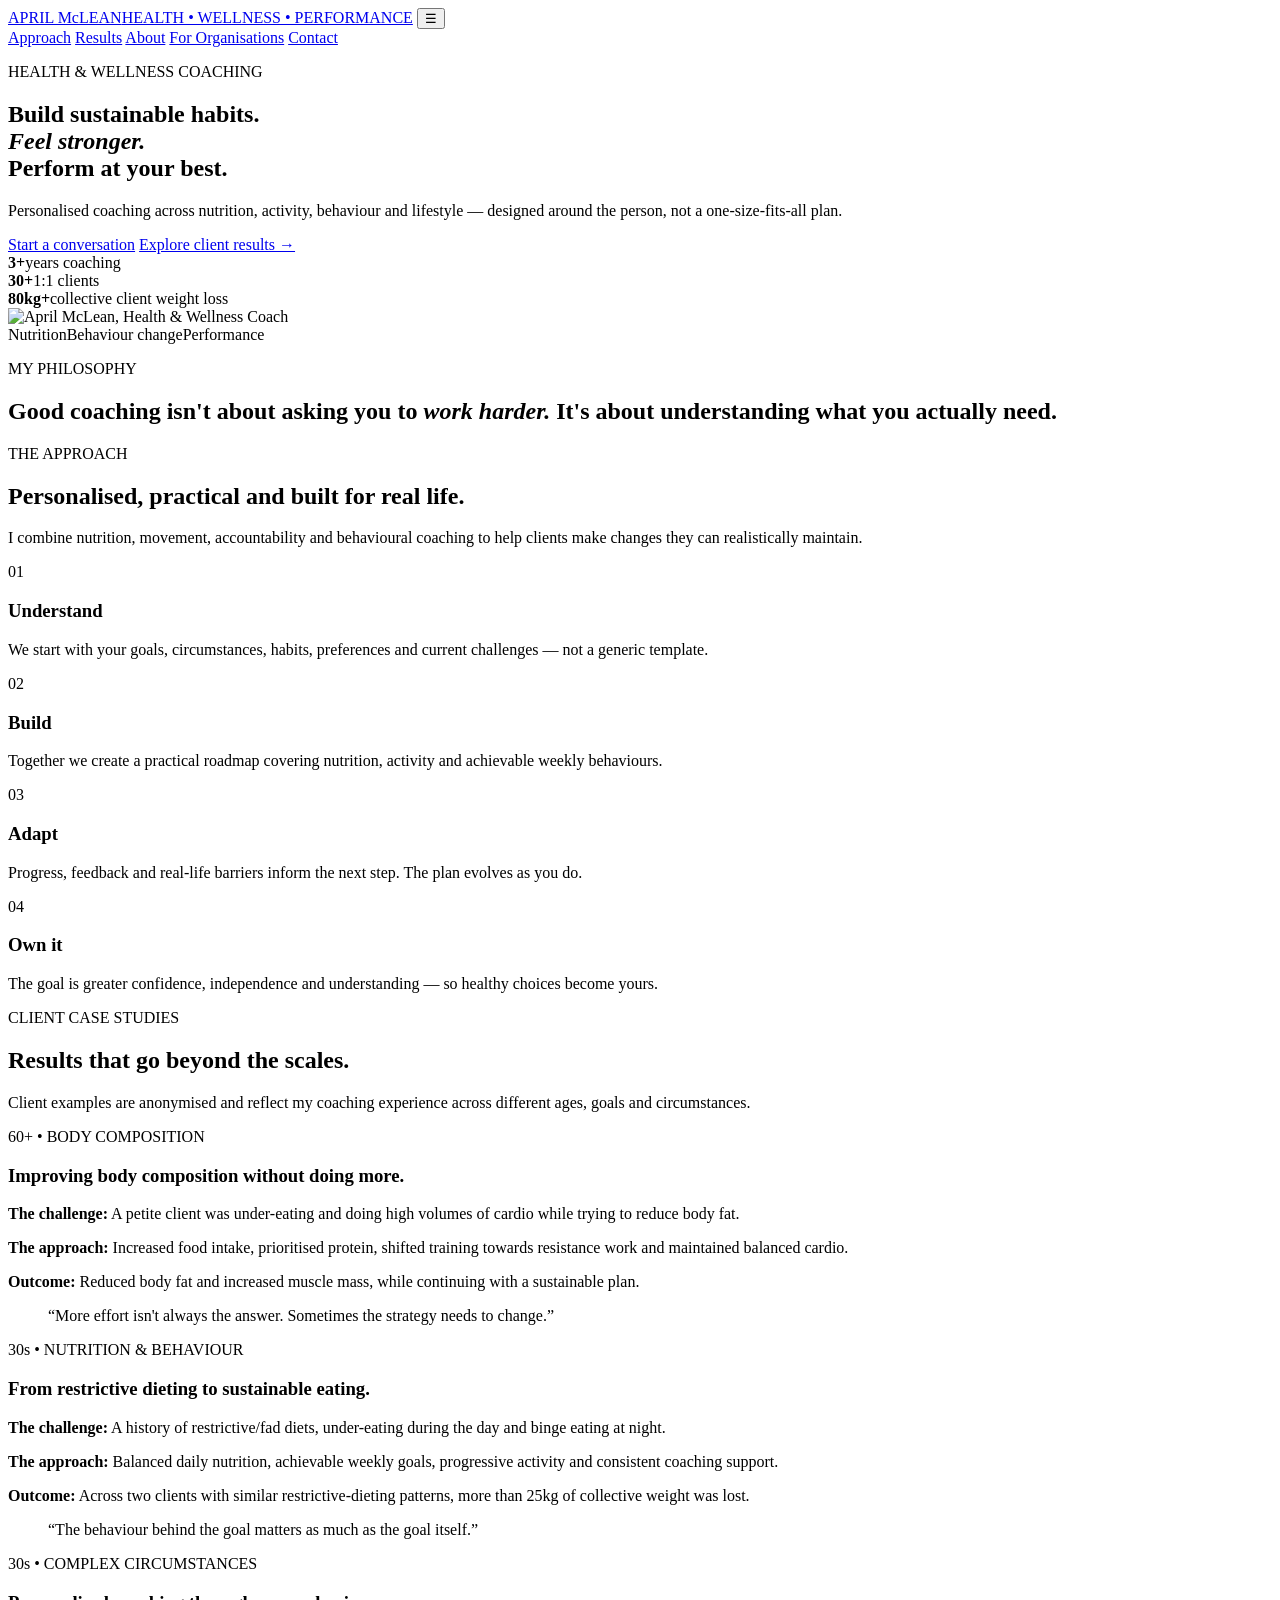
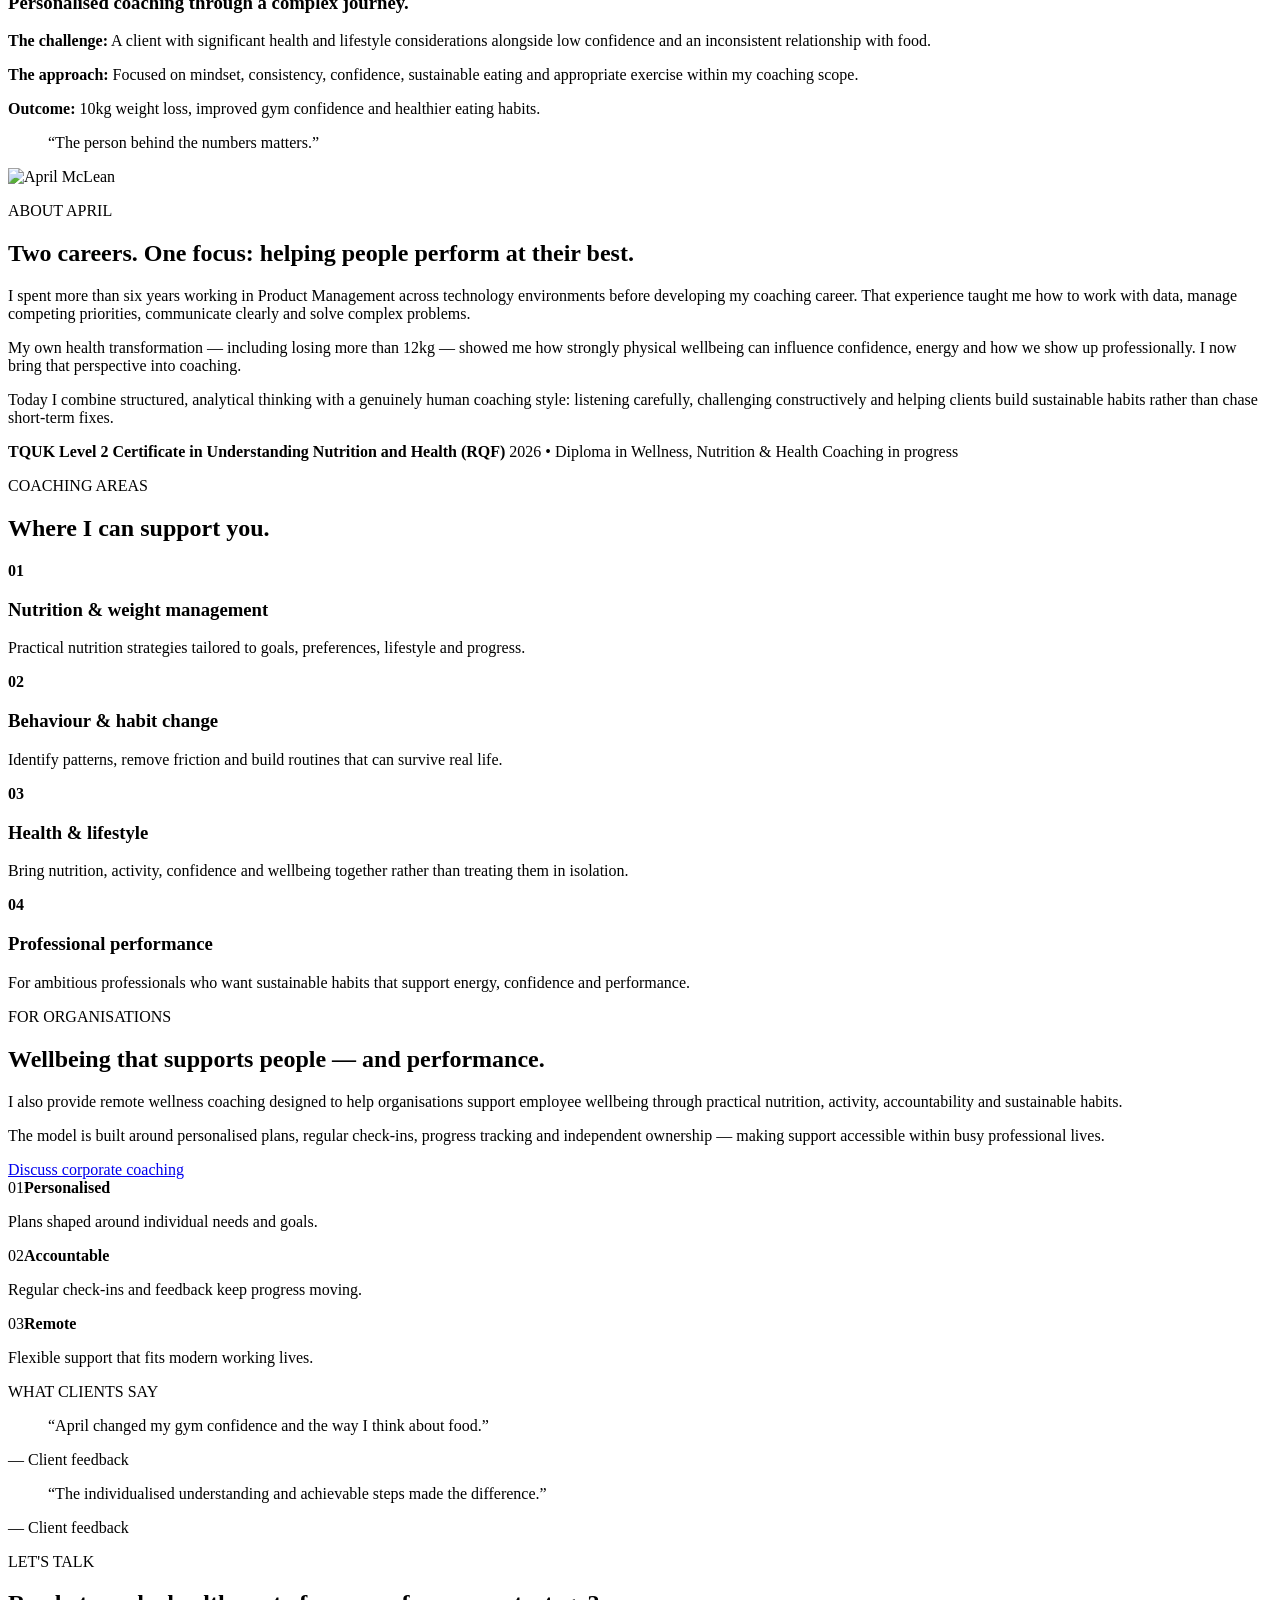
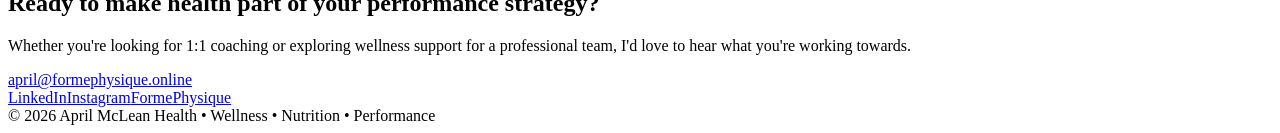
==== index.html @ 51e72ea6 "Add files via upload" ====
<!doctype html>
<html lang="en">
<head>
  <meta charset="utf-8">
  <meta name="viewport" content="width=device-width, initial-scale=1">
  <title>April McLean | Health, Wellness & Performance Coach</title>
  <meta name="description" content="April McLean is a Health & Wellness Coach specialising in personalised nutrition, lifestyle, behaviour change and sustainable performance.">
  <meta name="theme-color" content="#17352d">
  <meta property="og:title" content="April McLean | Health, Wellness & Performance Coach">
  <meta property="og:description" content="Personalised coaching for sustainable health, confidence and performance.">
  <meta property="og:type" content="website">
  <link rel="stylesheet" href="style.css">
</head>
<body>
  <header class="nav">
    <a class="brand" href="#top">APRIL McLEAN<span>HEALTH • WELLNESS • PERFORMANCE</span></a>
    <button class="menu" aria-label="Open navigation">☰</button>
    <nav>
      <a href="#approach">Approach</a>
      <a href="#results">Results</a>
      <a href="#about">About</a>
      <a href="#work">For Organisations</a>
      <a href="#contact">Contact</a>
    </nav>
  </header>

  <main id="top">
    <section class="hero">
      <div class="hero-copy">
        <p class="eyebrow">HEALTH & WELLNESS COACHING</p>
        <h1>Build sustainable habits.<br><em>Feel stronger.</em><br>Perform at your best.</h1>
        <p class="lead">Personalised coaching across nutrition, activity, behaviour and lifestyle — designed around the person, not a one-size-fits-all plan.</p>
        <div class="actions">
          <a class="button" href="mailto:april@formephysique.online?subject=Coaching%20Enquiry">Start a conversation</a>
          <a class="text-link" href="#results">Explore client results →</a>
        </div>
        <div class="proof">
          <div><strong>3+</strong><span>years coaching</span></div>
          <div><strong>30+</strong><span>1:1 clients</span></div>
          <div><strong>80kg+</strong><span>collective client weight loss</span></div>
        </div>
      </div>
      <div class="hero-image">
        <div class="image-frame"><img src="assets/april-headshot.png" alt="April McLean, Health & Wellness Coach"></div>
        <div class="floating-card"><span>Nutrition</span><span>Behaviour change</span><span>Performance</span></div>
      </div>
    </section>

    <section class="statement">
      <p class="eyebrow">MY PHILOSOPHY</p>
      <h2>Good coaching isn't about asking you to <em>work harder.</em> It's about understanding what you actually need.</h2>
    </section>

    <section class="section" id="approach">
      <div class="section-intro">
        <p class="eyebrow">THE APPROACH</p>
        <h2>Personalised, practical and built for real life.</h2>
        <p>I combine nutrition, movement, accountability and behavioural coaching to help clients make changes they can realistically maintain.</p>
      </div>
      <div class="cards">
        <article class="card">
          <div class="num">01</div>
          <h3>Understand</h3>
          <p>We start with your goals, circumstances, habits, preferences and current challenges — not a generic template.</p>
        </article>
        <article class="card">
          <div class="num">02</div>
          <h3>Build</h3>
          <p>Together we create a practical roadmap covering nutrition, activity and achievable weekly behaviours.</p>
        </article>
        <article class="card">
          <div class="num">03</div>
          <h3>Adapt</h3>
          <p>Progress, feedback and real-life barriers inform the next step. The plan evolves as you do.</p>
        </article>
        <article class="card">
          <div class="num">04</div>
          <h3>Own it</h3>
          <p>The goal is greater confidence, independence and understanding — so healthy choices become yours.</p>
        </article>
      </div>
    </section>

    <section class="dark-section" id="results">
      <div class="section-intro light">
        <p class="eyebrow">CLIENT CASE STUDIES</p>
        <h2>Results that go beyond the scales.</h2>
        <p>Client examples are anonymised and reflect my coaching experience across different ages, goals and circumstances.</p>
      </div>
      <div class="case-grid">
        <article class="case">
          <span class="tag">60+ • BODY COMPOSITION</span>
          <h3>Improving body composition without doing more.</h3>
          <p><strong>The challenge:</strong> A petite client was under-eating and doing high volumes of cardio while trying to reduce body fat.</p>
          <p><strong>The approach:</strong> Increased food intake, prioritised protein, shifted training towards resistance work and maintained balanced cardio.</p>
          <p><strong>Outcome:</strong> Reduced body fat and increased muscle mass, while continuing with a sustainable plan.</p>
          <blockquote>“More effort isn't always the answer. Sometimes the strategy needs to change.”</blockquote>
        </article>
        <article class="case">
          <span class="tag">30s • NUTRITION & BEHAVIOUR</span>
          <h3>From restrictive dieting to sustainable eating.</h3>
          <p><strong>The challenge:</strong> A history of restrictive/fad diets, under-eating during the day and binge eating at night.</p>
          <p><strong>The approach:</strong> Balanced daily nutrition, achievable weekly goals, progressive activity and consistent coaching support.</p>
          <p><strong>Outcome:</strong> Across two clients with similar restrictive-dieting patterns, more than 25kg of collective weight was lost.</p>
          <blockquote>“The behaviour behind the goal matters as much as the goal itself.”</blockquote>
        </article>
        <article class="case">
          <span class="tag">30s • COMPLEX CIRCUMSTANCES</span>
          <h3>Personalised coaching through a complex journey.</h3>
          <p><strong>The challenge:</strong> A client with significant health and lifestyle considerations alongside low confidence and an inconsistent relationship with food.</p>
          <p><strong>The approach:</strong> Focused on mindset, consistency, confidence, sustainable eating and appropriate exercise within my coaching scope.</p>
          <p><strong>Outcome:</strong> 10kg weight loss, improved gym confidence and healthier eating habits.</p>
          <blockquote>“The person behind the numbers matters.”</blockquote>
        </article>
      </div>
    </section>

    <section class="section about" id="about">
      <div class="about-image">
        <img src="assets/april-headshot.png" alt="April McLean">
      </div>
      <div class="about-copy">
        <p class="eyebrow">ABOUT APRIL</p>
        <h2>Two careers. One focus: helping people perform at their best.</h2>
        <p>I spent more than six years working in Product Management across technology environments before developing my coaching career. That experience taught me how to work with data, manage competing priorities, communicate clearly and solve complex problems.</p>
        <p>My own health transformation — including losing more than 12kg — showed me how strongly physical wellbeing can influence confidence, energy and how we show up professionally. I now bring that perspective into coaching.</p>
        <p>Today I combine structured, analytical thinking with a genuinely human coaching style: listening carefully, challenging constructively and helping clients build sustainable habits rather than chase short-term fixes.</p>
        <div class="credential">
          <strong>TQUK Level 2 Certificate in Understanding Nutrition and Health (RQF)</strong>
          <span>2026 • Diploma in Wellness, Nutrition & Health Coaching in progress</span>
        </div>
      </div>
    </section>

    <section class="section services">
      <div class="section-intro">
        <p class="eyebrow">COACHING AREAS</p>
        <h2>Where I can support you.</h2>
      </div>
      <div class="service-list">
        <div><strong>01</strong><h3>Nutrition & weight management</h3><p>Practical nutrition strategies tailored to goals, preferences, lifestyle and progress.</p></div>
        <div><strong>02</strong><h3>Behaviour & habit change</h3><p>Identify patterns, remove friction and build routines that can survive real life.</p></div>
        <div><strong>03</strong><h3>Health & lifestyle</h3><p>Bring nutrition, activity, confidence and wellbeing together rather than treating them in isolation.</p></div>
        <div><strong>04</strong><h3>Professional performance</h3><p>For ambitious professionals who want sustainable habits that support energy, confidence and performance.</p></div>
      </div>
    </section>

    <section class="work" id="work">
      <div class="work-copy">
        <p class="eyebrow">FOR ORGANISATIONS</p>
        <h2>Wellbeing that supports people — and performance.</h2>
        <p>I also provide remote wellness coaching designed to help organisations support employee wellbeing through practical nutrition, activity, accountability and sustainable habits.</p>
        <p>The model is built around personalised plans, regular check-ins, progress tracking and independent ownership — making support accessible within busy professional lives.</p>
        <a class="button light-button" href="mailto:april@formephysique.online?subject=Corporate%20Wellness%20Enquiry">Discuss corporate coaching</a>
      </div>
      <div class="work-points">
        <div><span>01</span><strong>Personalised</strong><p>Plans shaped around individual needs and goals.</p></div>
        <div><span>02</span><strong>Accountable</strong><p>Regular check-ins and feedback keep progress moving.</p></div>
        <div><span>03</span><strong>Remote</strong><p>Flexible support that fits modern working lives.</p></div>
      </div>
    </section>

    <section class="testimonial">
      <p class="eyebrow">WHAT CLIENTS SAY</p>
      <blockquote>“April changed my gym confidence and the way I think about food.”</blockquote>
      <p class="small">— Client feedback</p>
      <blockquote>“The individualised understanding and achievable steps made the difference.”</blockquote>
      <p class="small">— Client feedback</p>
    </section>

    <section class="cta" id="contact">
      <p class="eyebrow">LET'S TALK</p>
      <h2>Ready to make health part of your performance strategy?</h2>
      <p>Whether you're looking for 1:1 coaching or exploring wellness support for a professional team, I'd love to hear what you're working towards.</p>
      <a class="button" href="mailto:april@formephysique.online?subject=Coaching%20Enquiry">april@formephysique.online</a>
      <div class="social"><a href="https://www.linkedin.com/in/aprilmclean/" target="_blank" rel="noopener">LinkedIn</a><a href="https://www.instagram.com/aprilindiafitness/" target="_blank" rel="noopener">Instagram</a><a href="https://www.formephysique.online/" target="_blank" rel="noopener">FormePhysique</a></div>
    </section>
  </main>

  <footer>
    <span>© 2026 April McLean</span>
    <span>Health • Wellness • Nutrition • Performance</span>
  </footer>

  <script>
    const menu = document.querySelector('.menu');
    const nav = document.querySelector('.nav nav');
    menu.addEventListener('click', () => nav.classList.toggle('open'));
    document.querySelectorAll('.nav nav a').forEach(a => a.addEventListener('click', () => nav.classList.remove('open')));
  </script>
</body>
</html>
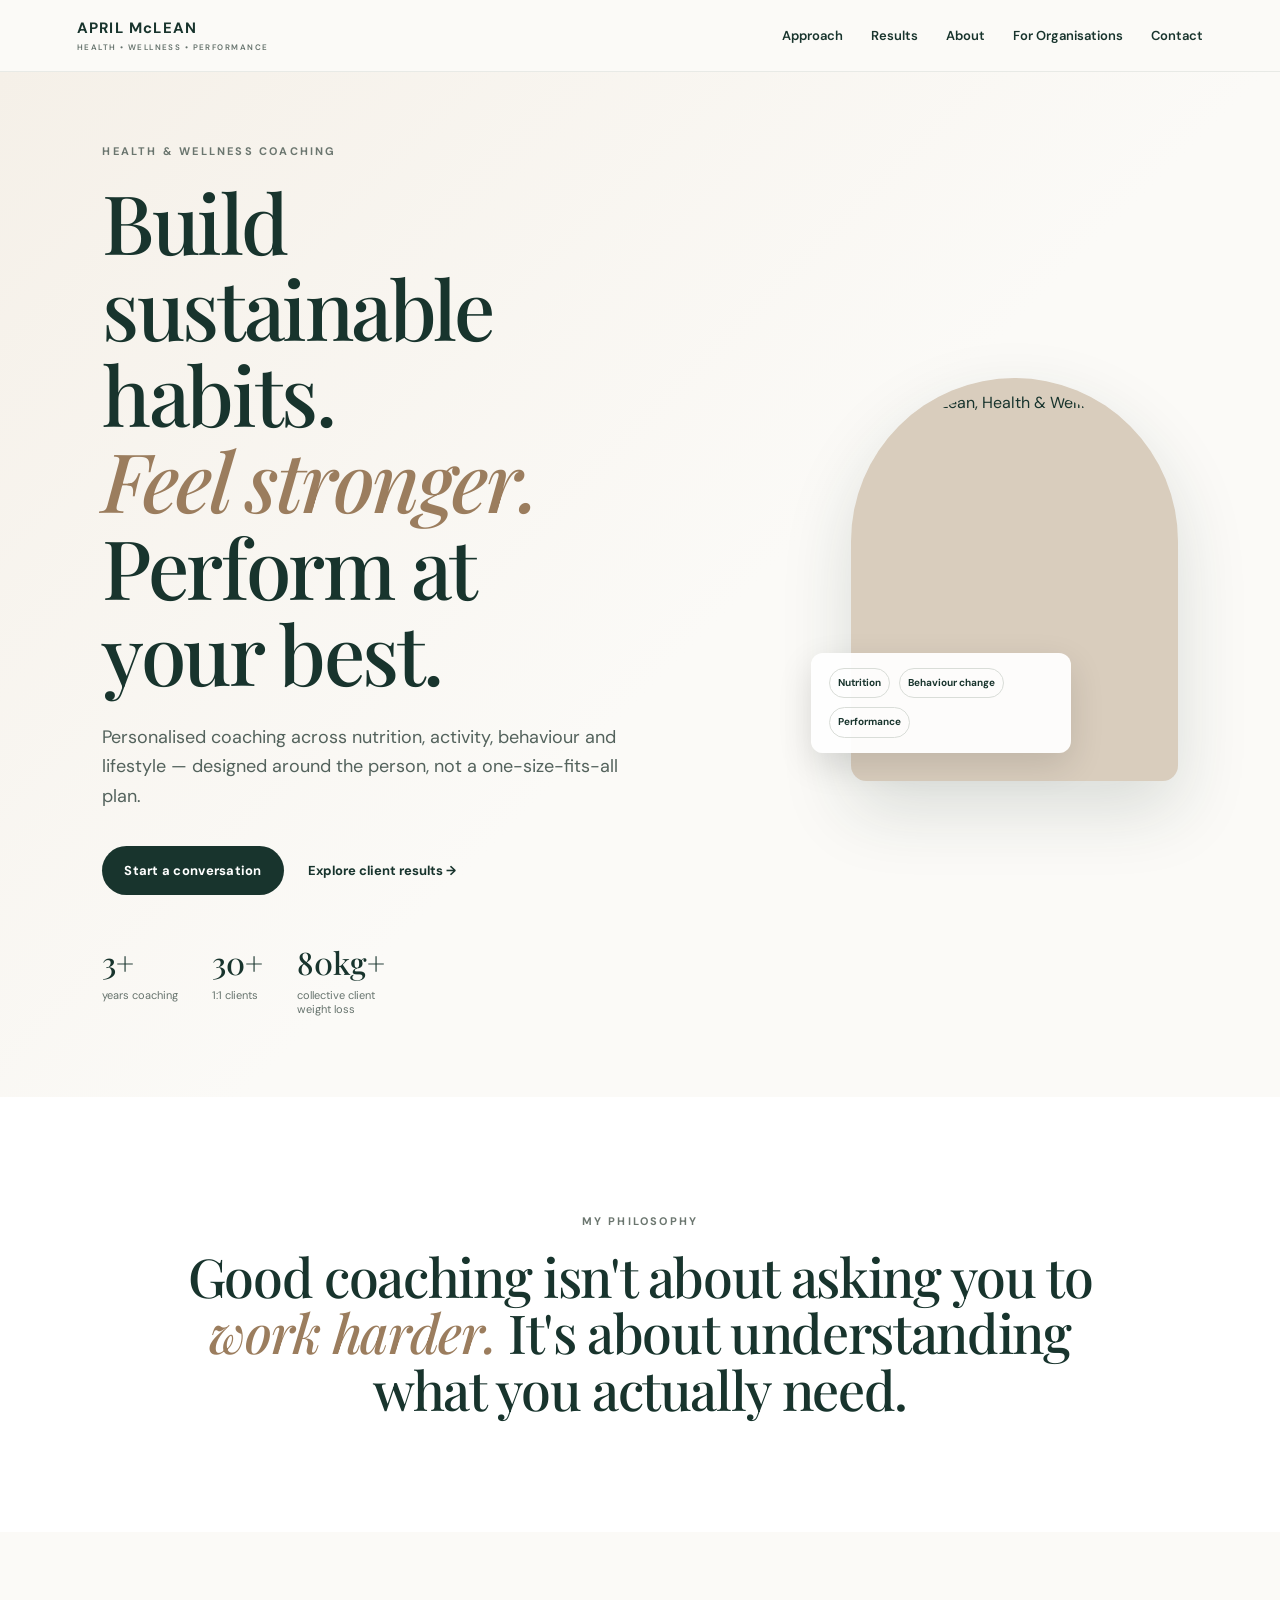
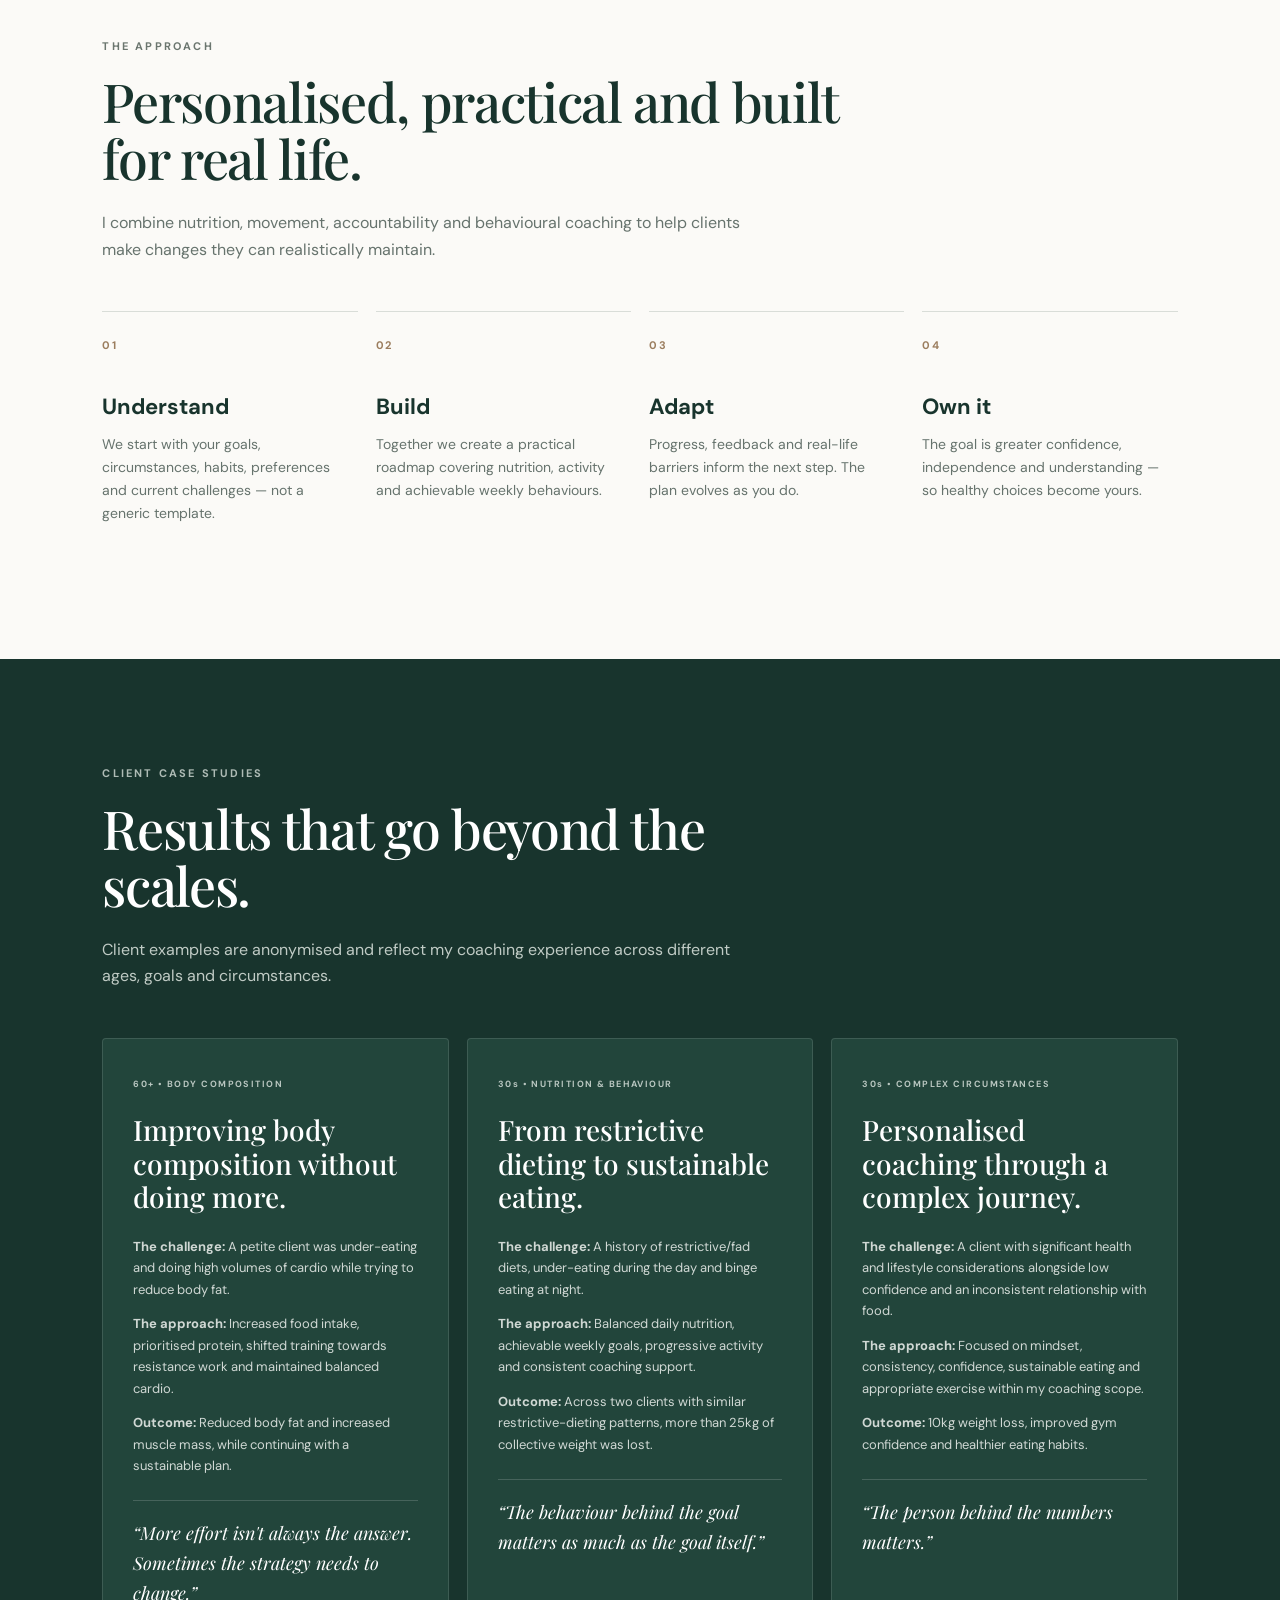
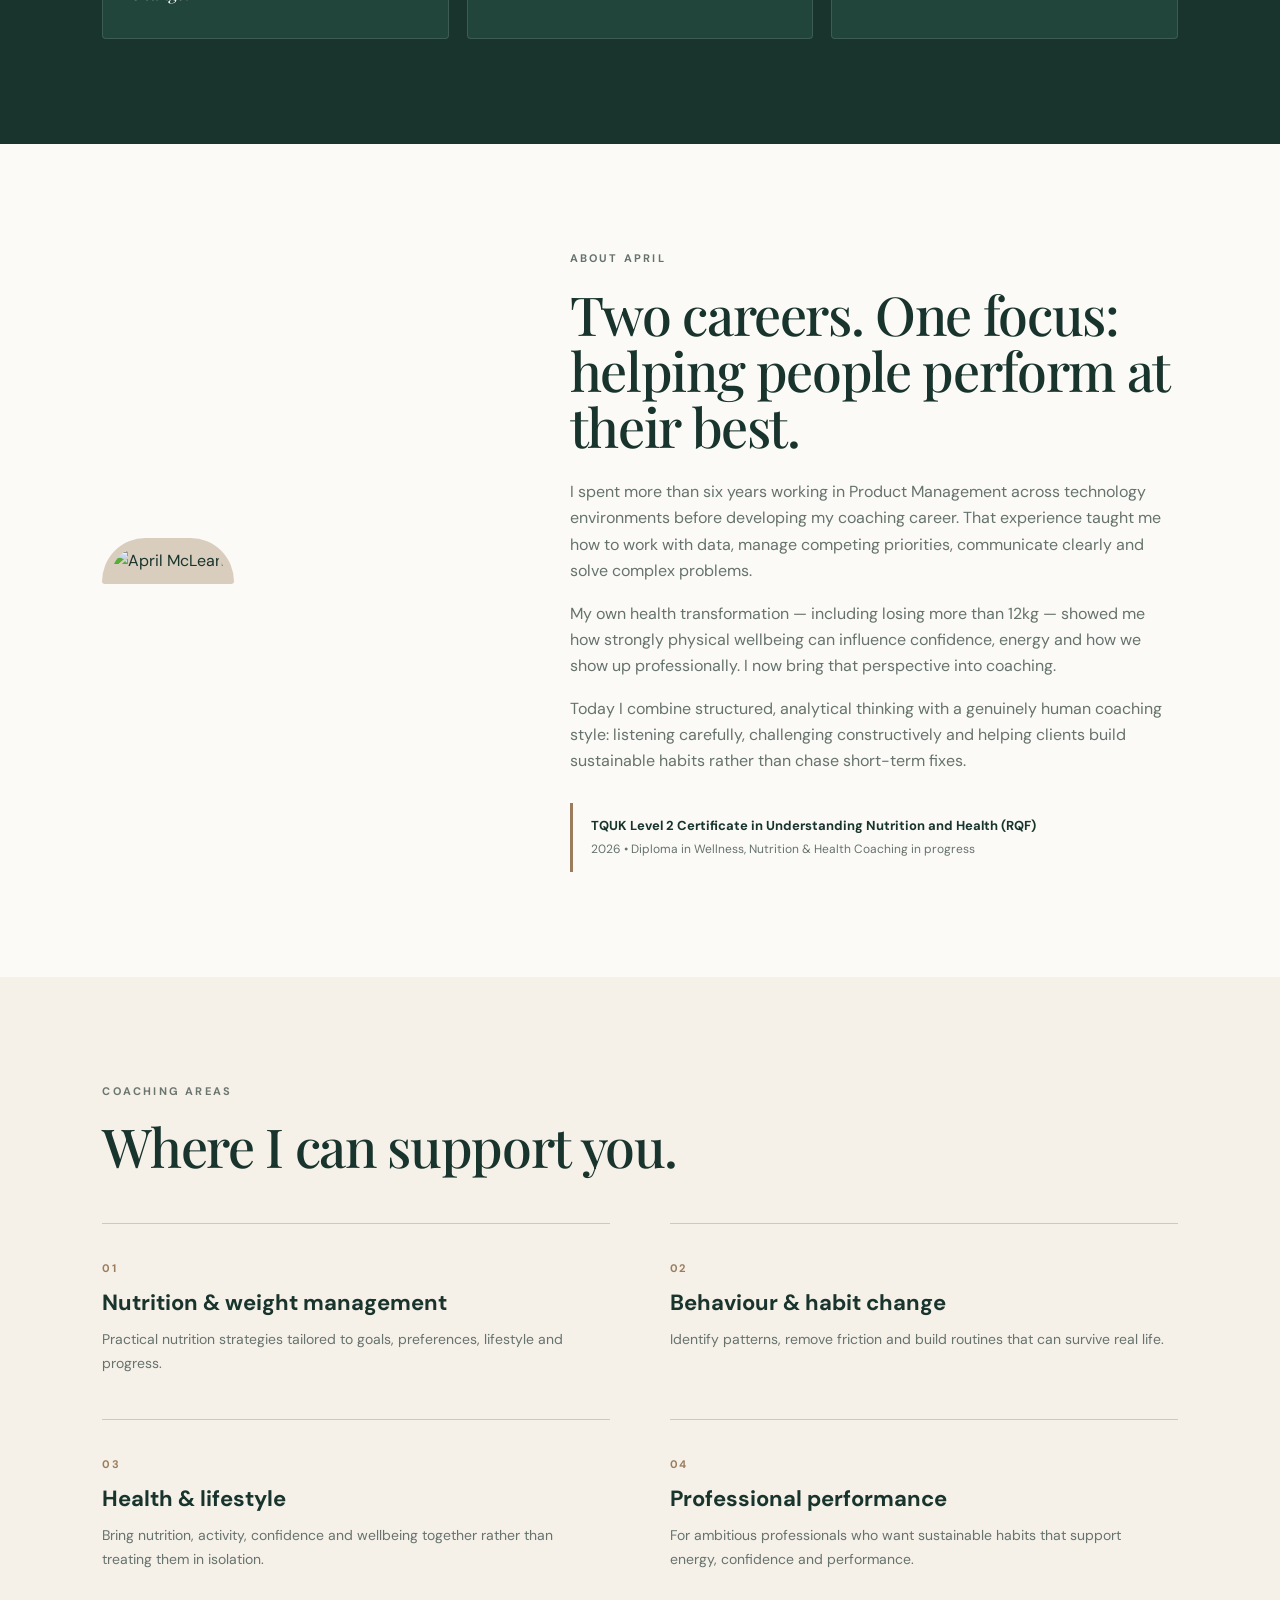
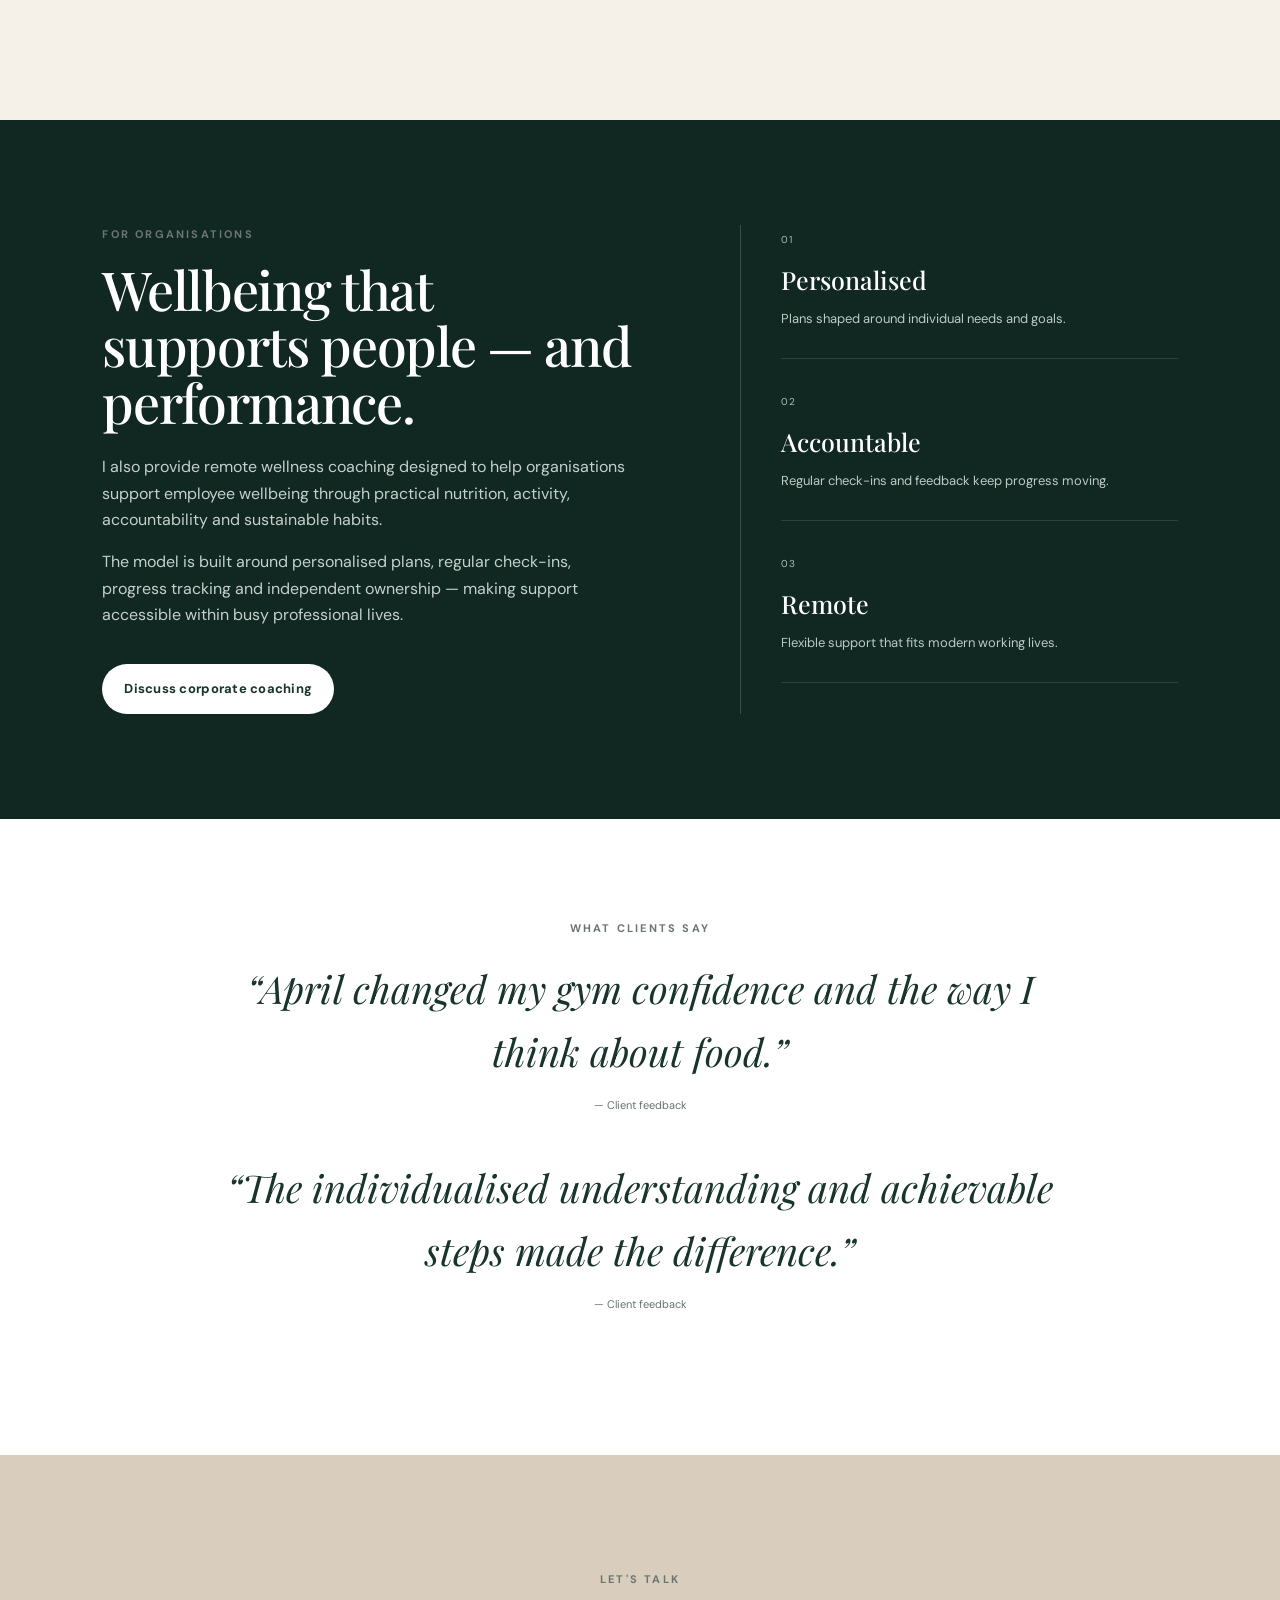
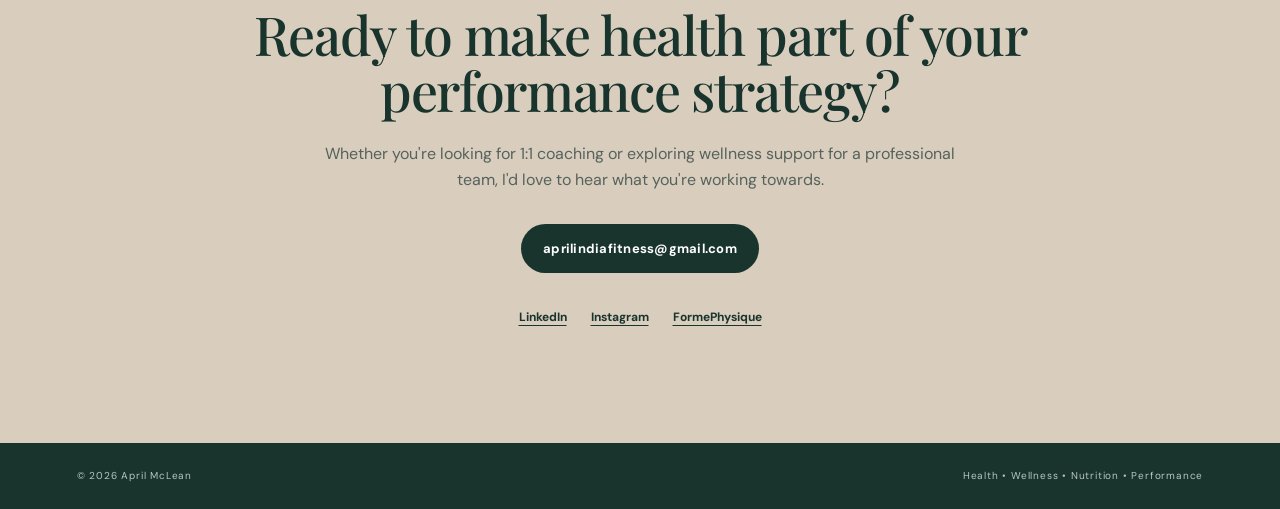
==== commit d6a0c584: "Update email addresses for coaching inquiries" ====
--- a/index.html
+++ b/index.html
@@ -151,7 +151,7 @@
         <h2>Wellbeing that supports people — and performance.</h2>
         <p>I also provide remote wellness coaching designed to help organisations support employee wellbeing through practical nutrition, activity, accountability and sustainable habits.</p>
         <p>The model is built around personalised plans, regular check-ins, progress tracking and independent ownership — making support accessible within busy professional lives.</p>
-        <a class="button light-button" href="mailto:april@formephysique.online?subject=Corporate%20Wellness%20Enquiry">Discuss corporate coaching</a>
+        <a class="button light-button" href="mailto:aprilindiafitness@gmail.com?subject=Corporate%20Wellness%20Enquiry">Discuss corporate coaching</a>
       </div>
       <div class="work-points">
         <div><span>01</span><strong>Personalised</strong><p>Plans shaped around individual needs and goals.</p></div>
@@ -172,7 +172,7 @@
       <p class="eyebrow">LET'S TALK</p>
       <h2>Ready to make health part of your performance strategy?</h2>
       <p>Whether you're looking for 1:1 coaching or exploring wellness support for a professional team, I'd love to hear what you're working towards.</p>
-      <a class="button" href="mailto:april@formephysique.online?subject=Coaching%20Enquiry">april@formephysique.online</a>
+      <a class="button" href="mailto:aprilindiafitness@gmail.com?subject=Coaching%20Enquiry">aprilindiafitness@gmail.com</a>
       <div class="social"><a href="https://www.linkedin.com/in/aprilmclean/" target="_blank" rel="noopener">LinkedIn</a><a href="https://www.instagram.com/aprilindiafitness/" target="_blank" rel="noopener">Instagram</a><a href="https://www.formephysique.online/" target="_blank" rel="noopener">FormePhysique</a></div>
     </section>
   </main>
--- a/style.css
+++ b/style.css
@@ -0,0 +1,102 @@
+@import url('https://fonts.googleapis.com/css2?family=DM+Sans:wght@400;500;600;700&family=Playfair+Display:ital,wght@0,500;0,600;1,500;1,600&display=swap');
+
+:root{
+  --ink:#18342d;
+  --ink2:#102821;
+  --cream:#f5f0e8;
+  --paper:#fbfaf7;
+  --sand:#d9cdbd;
+  --muted:#66736d;
+  --line:#d9ddd8;
+  --white:#fff;
+}
+*{box-sizing:border-box}
+html{scroll-behavior:smooth}
+body{margin:0;background:var(--paper);color:var(--ink);font-family:"DM Sans",sans-serif;line-height:1.65}
+a{color:inherit;text-decoration:none}
+.nav{position:sticky;top:0;z-index:20;display:flex;align-items:center;justify-content:space-between;padding:20px 6vw;background:rgba(251,250,247,.92);backdrop-filter:blur(12px);border-bottom:1px solid rgba(24,52,45,.08)}
+.brand{font-weight:700;letter-spacing:.08em;font-size:15px;line-height:1.1}
+.brand span{display:block;font-size:8px;letter-spacing:.18em;font-weight:600;margin-top:6px;color:var(--muted)}
+.nav nav{display:flex;gap:28px;font-size:13px;font-weight:600}
+.nav nav a:hover{text-decoration:underline;text-underline-offset:5px}
+.menu{display:none;border:0;background:none;font-size:22px;color:var(--ink)}
+.hero{min-height:88vh;display:grid;grid-template-columns:1.05fr .95fr;align-items:center;padding:70px 8vw 80px;gap:7vw;background:linear-gradient(135deg,var(--cream),var(--paper) 55%)}
+.eyebrow{font-size:11px;letter-spacing:.2em;font-weight:700;color:#6b766f;margin:0 0 18px}
+h1,h2,h3,p{margin-top:0}
+h1,h2{font-family:"Playfair Display",serif;font-weight:500;line-height:1.05}
+h1{font-size:clamp(48px,6.4vw,86px);margin-bottom:28px;letter-spacing:-.03em}
+h1 em,h2 em{color:#9b7d5e}
+h2{font-size:clamp(38px,4.2vw,62px);margin-bottom:24px;letter-spacing:-.025em}
+h3{font-size:22px;line-height:1.2;margin-bottom:12px}
+.lead{max-width:650px;color:#53625c;font-size:18px}
+.actions{display:flex;align-items:center;gap:24px;margin:34px 0 42px}
+.button{display:inline-block;background:var(--ink);color:#fff;padding:14px 22px;border-radius:999px;font-weight:700;font-size:13px;letter-spacing:.02em}
+.button:hover{transform:translateY(-1px)}
+.text-link{font-size:13px;font-weight:700}
+.proof{display:flex;gap:34px}
+.proof div{display:flex;flex-direction:column}
+.proof strong{font-family:"Playfair Display",serif;font-size:31px;font-weight:500}
+.proof span{font-size:11px;color:var(--muted);max-width:90px;line-height:1.3}
+.hero-image{position:relative;max-width:520px;justify-self:end}
+.image-frame{background:#d9cdbd;padding:12px;border-radius:190px 190px 18px 18px;box-shadow:0 28px 70px rgba(24,52,45,.15)}
+.image-frame img{display:block;width:100%;aspect-ratio:4/5;object-fit:cover;object-position:center top;border-radius:180px 180px 12px 12px}
+.floating-card{position:absolute;bottom:28px;left:-40px;background:rgba(255,255,255,.94);padding:15px 18px;border-radius:12px;box-shadow:0 12px 35px rgba(0,0,0,.12);display:flex;gap:9px;flex-wrap:wrap;max-width:260px}
+.floating-card span{font-size:10px;font-weight:700;border:1px solid var(--line);padding:6px 8px;border-radius:999px}
+.statement{padding:115px 14vw;text-align:center;background:#fff}
+.statement h2{max-width:1050px;margin:auto}
+.section{padding:105px 8vw}
+.section-intro{max-width:750px;margin-bottom:48px}
+.section-intro>p:last-child{color:var(--muted);font-size:16px;max-width:650px}
+.cards{display:grid;grid-template-columns:repeat(4,1fr);gap:18px}
+.card{border-top:1px solid var(--line);padding:24px 10px 15px 0}
+.num{font-size:11px;letter-spacing:.15em;font-weight:700;color:#9b7d5e;margin-bottom:40px}
+.card p{font-size:14px;color:var(--muted)}
+.dark-section{padding:105px 8vw;background:var(--ink);color:#fff}
+.light .eyebrow{color:#aebbb5}
+.light h2{color:#fff}
+.light>p:last-child{color:#c0cbc5}
+.case-grid{display:grid;grid-template-columns:repeat(3,1fr);gap:18px}
+.case{background:#22453b;border:1px solid rgba(255,255,255,.12);padding:30px;border-radius:4px}
+.tag{font-size:9px;letter-spacing:.16em;font-weight:700;color:#b9c6c0}
+.case h3{font-family:"Playfair Display",serif;font-size:28px;font-weight:500;margin:18px 0 22px}
+.case p{font-size:13px;color:#d0d8d4}
+.case blockquote{margin:24px 0 0;padding-top:18px;border-top:1px solid rgba(255,255,255,.16);font-family:"Playfair Display",serif;font-style:italic;font-size:18px}
+.about{display:grid;grid-template-columns:.75fr 1.25fr;gap:8vw;align-items:center}
+.about-image img{width:100%;max-width:420px;border-radius:220px 220px 12px 12px;background:var(--sand);padding:10px}
+.about-copy p{color:var(--muted);max-width:680px}
+.credential{border-left:3px solid #9b7d5e;padding:12px 0 12px 18px;margin-top:28px;display:flex;flex-direction:column;gap:4px}
+.credential strong{font-size:13px}
+.credential span{font-size:12px;color:var(--muted)}
+.services{background:var(--cream)}
+.service-list{display:grid;grid-template-columns:1fr 1fr;gap:0 60px}
+.service-list>div{border-top:1px solid #cfc8bd;padding:30px 0}
+.service-list strong{font-size:11px;color:#9b7d5e;letter-spacing:.12em}
+.service-list h3{margin-top:10px}
+.service-list p{color:var(--muted);font-size:14px;max-width:500px}
+.work{display:grid;grid-template-columns:1.1fr .9fr;gap:8vw;padding:105px 8vw;background:var(--ink2);color:#fff}
+.work-copy h2{color:#fff}
+.work-copy>p:not(.eyebrow){color:#c6d0cb;max-width:650px}
+.light-button{background:#fff;color:var(--ink);margin-top:20px}
+.work-points{border-left:1px solid rgba(255,255,255,.18);padding-left:40px}
+.work-points div{padding:0 0 28px;margin-bottom:28px;border-bottom:1px solid rgba(255,255,255,.12)}
+.work-points span{font-size:10px;letter-spacing:.15em;color:#aebbb5}
+.work-points strong{display:block;font-family:"Playfair Display",serif;font-size:25px;font-weight:500;margin:8px 0}
+.work-points p{margin:0;color:#bfc9c4;font-size:13px}
+.testimonial{padding:100px 14vw;text-align:center;background:#fff}
+.testimonial blockquote{font-family:"Playfair Display",serif;font-size:clamp(25px,3vw,40px);font-style:italic;max-width:850px;margin:20px auto 12px}
+.testimonial .small{font-size:11px;color:var(--muted);margin-bottom:42px}
+.cta{padding:115px 8vw;text-align:center;background:var(--sand)}
+.cta h2{max-width:850px;margin:0 auto 22px}
+.cta>p:not(.eyebrow){max-width:650px;margin:0 auto 30px;color:#56625d}
+.social{display:flex;justify-content:center;gap:24px;margin-top:35px;font-size:12px;font-weight:700}
+.social a{text-decoration:underline;text-underline-offset:4px}
+footer{display:flex;justify-content:space-between;padding:25px 6vw;background:var(--ink);color:#b9c6c0;font-size:10px;letter-spacing:.08em}
+
+@media(max-width:900px){
+  .nav{padding:16px 5vw}.menu{display:block}.nav nav{display:none;position:absolute;left:0;right:0;top:67px;background:var(--paper);padding:20px 5vw;flex-direction:column;gap:18px;border-bottom:1px solid var(--line)}.nav nav.open{display:flex}
+  .hero{grid-template-columns:1fr;padding:65px 7vw}.hero-image{justify-self:center;width:min(100%,460px)}.proof{gap:20px}
+  .cards,.case-grid{grid-template-columns:1fr 1fr}.about,.work{grid-template-columns:1fr}.about-image{display:none}.work-points{border-left:0;padding:35px 0 0;border-top:1px solid rgba(255,255,255,.18)}
+}
+@media(max-width:620px){
+  h1{font-size:46px}.statement,.section,.dark-section,.work,.cta{padding:75px 6vw}.cards,.case-grid,.service-list{grid-template-columns:1fr}.floating-card{left:12px;bottom:15px}.proof{gap:12px}.proof strong{font-size:25px}.actions{flex-direction:column;align-items:flex-start;gap:15px}.testimonial{padding:75px 7vw}footer{flex-direction:column;gap:8px}
+}
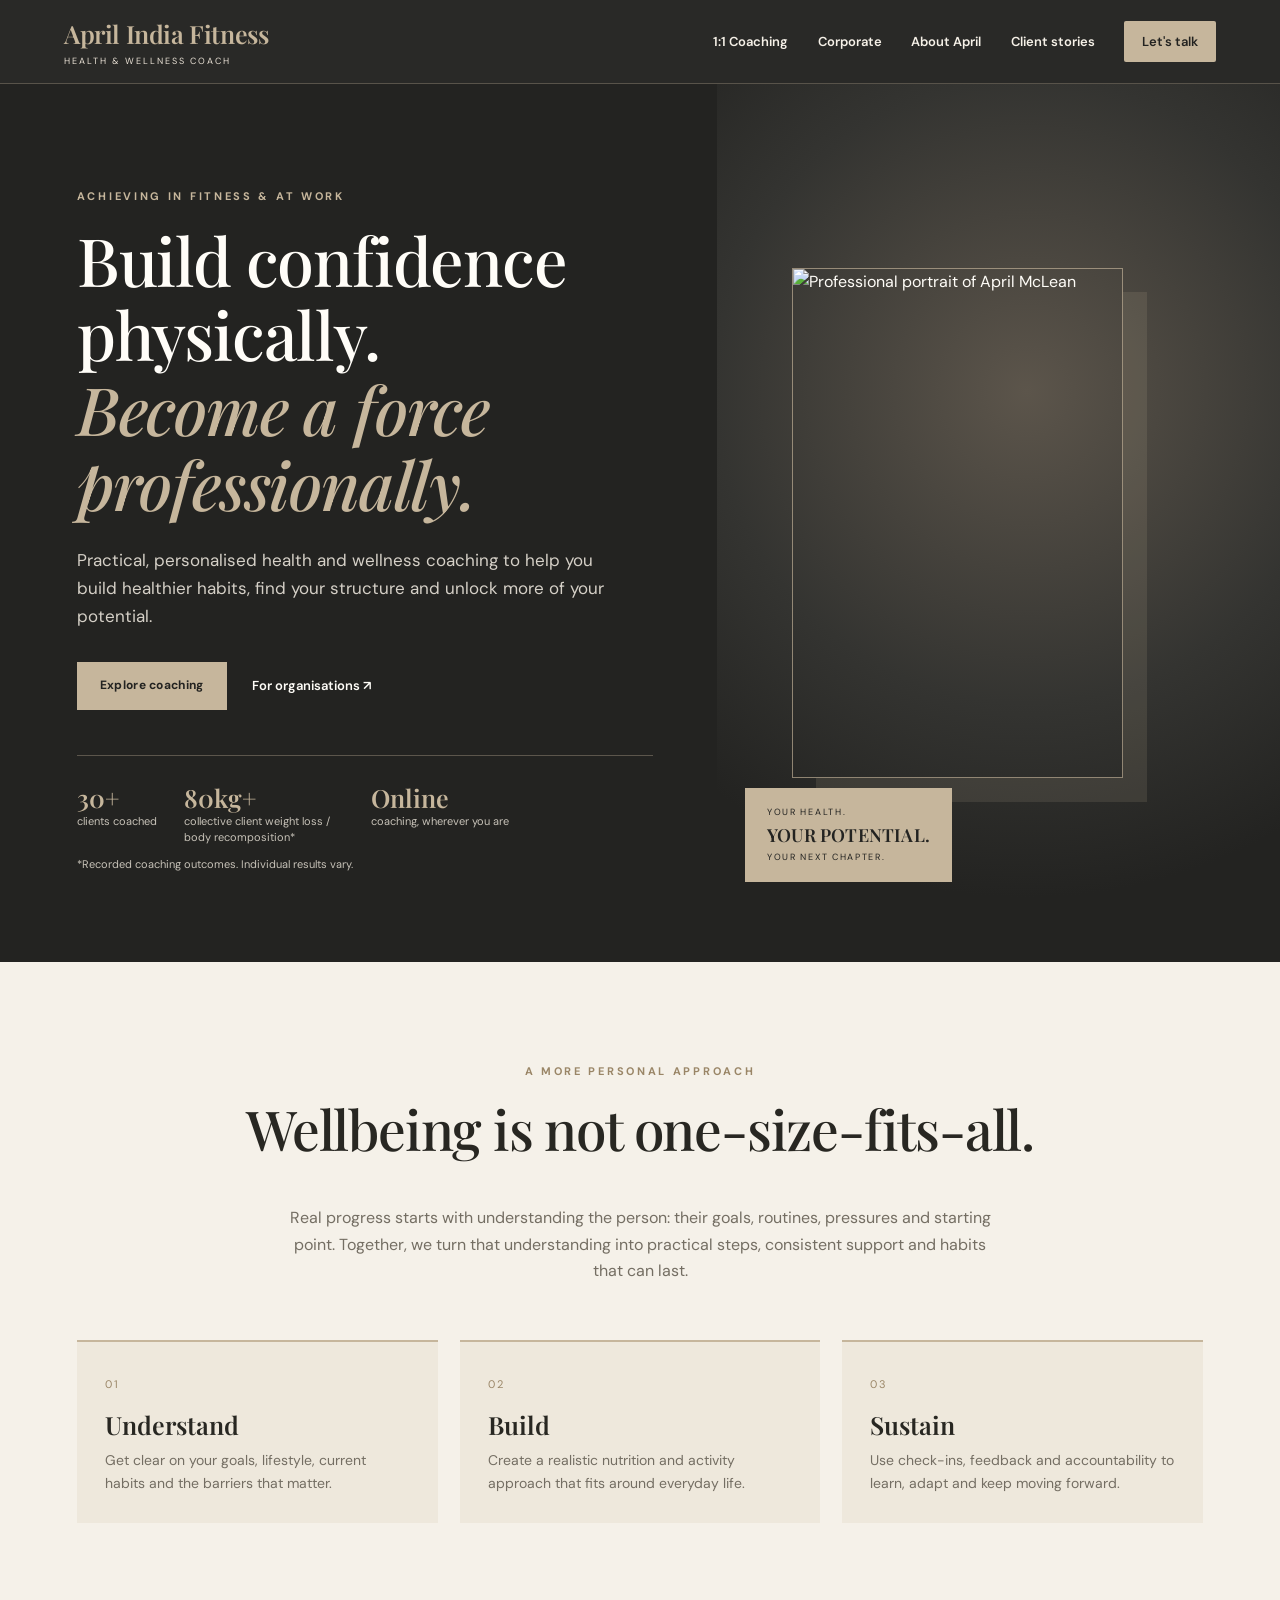
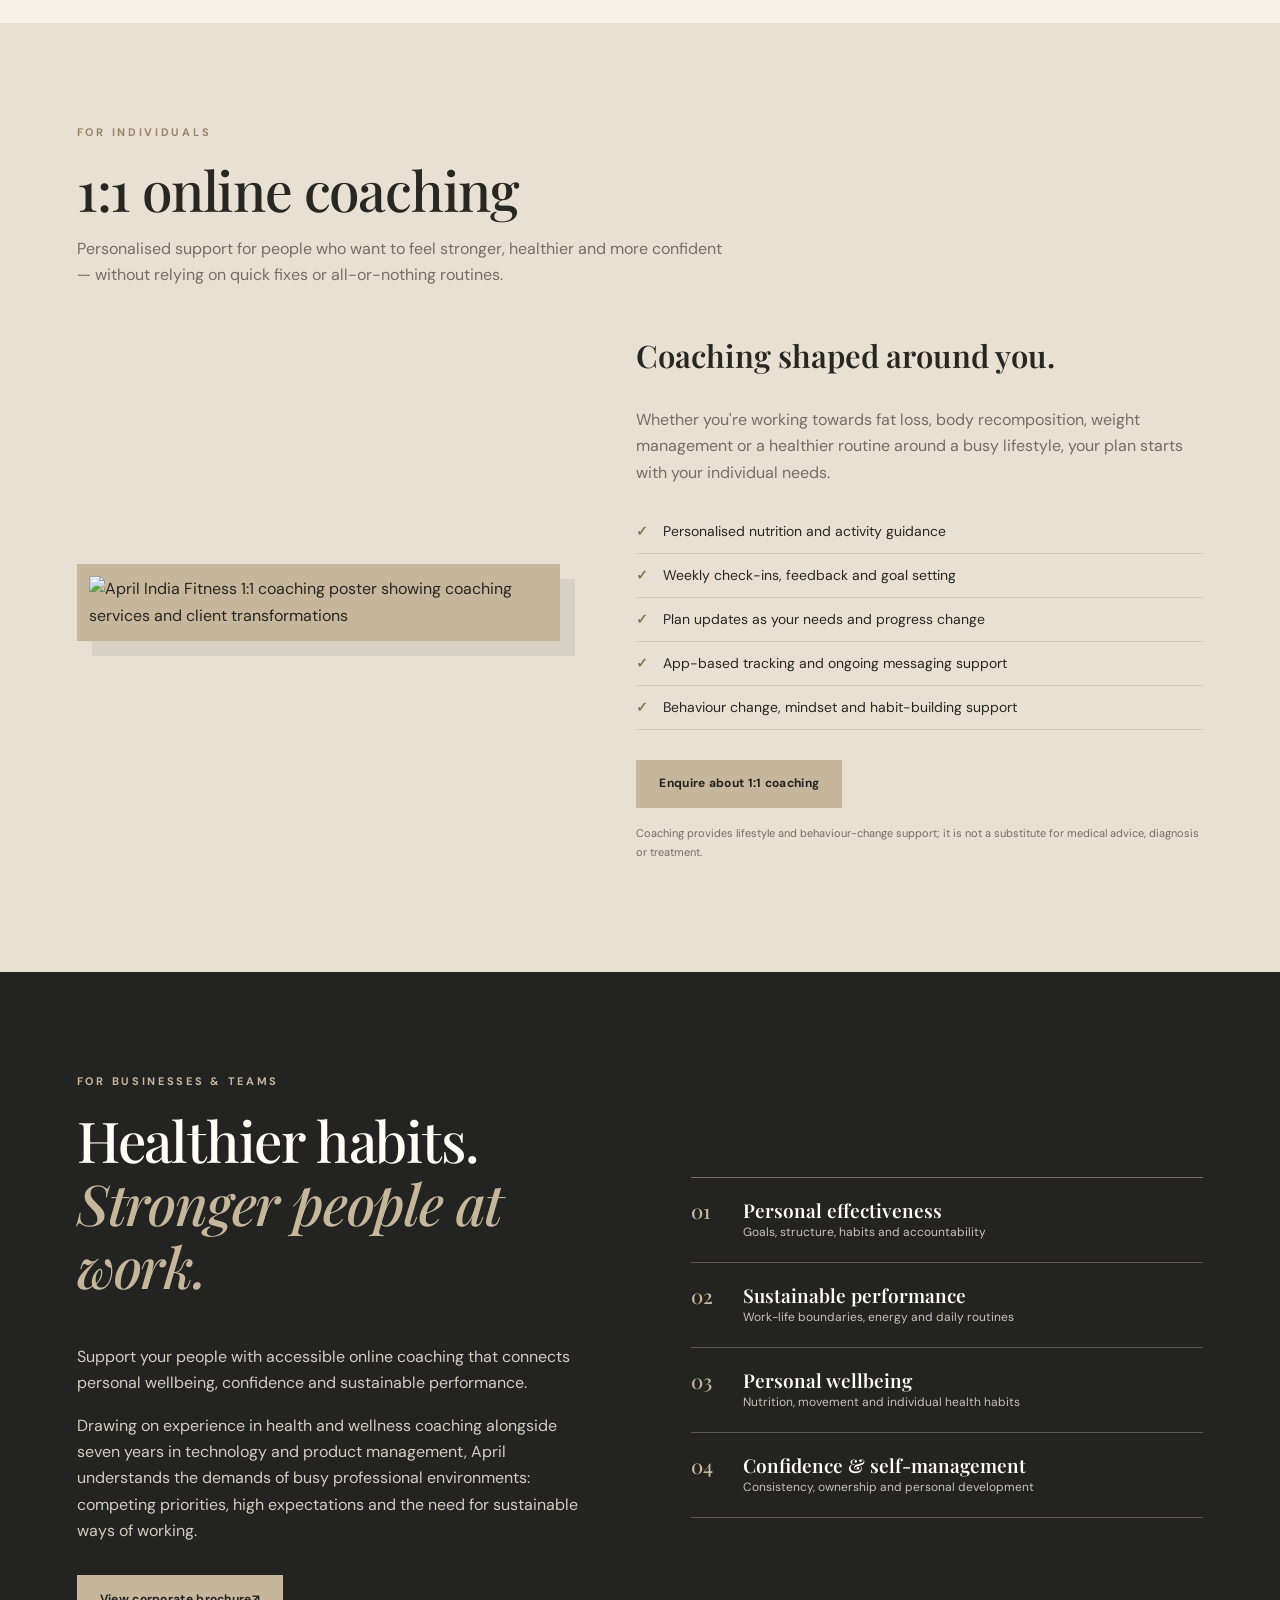
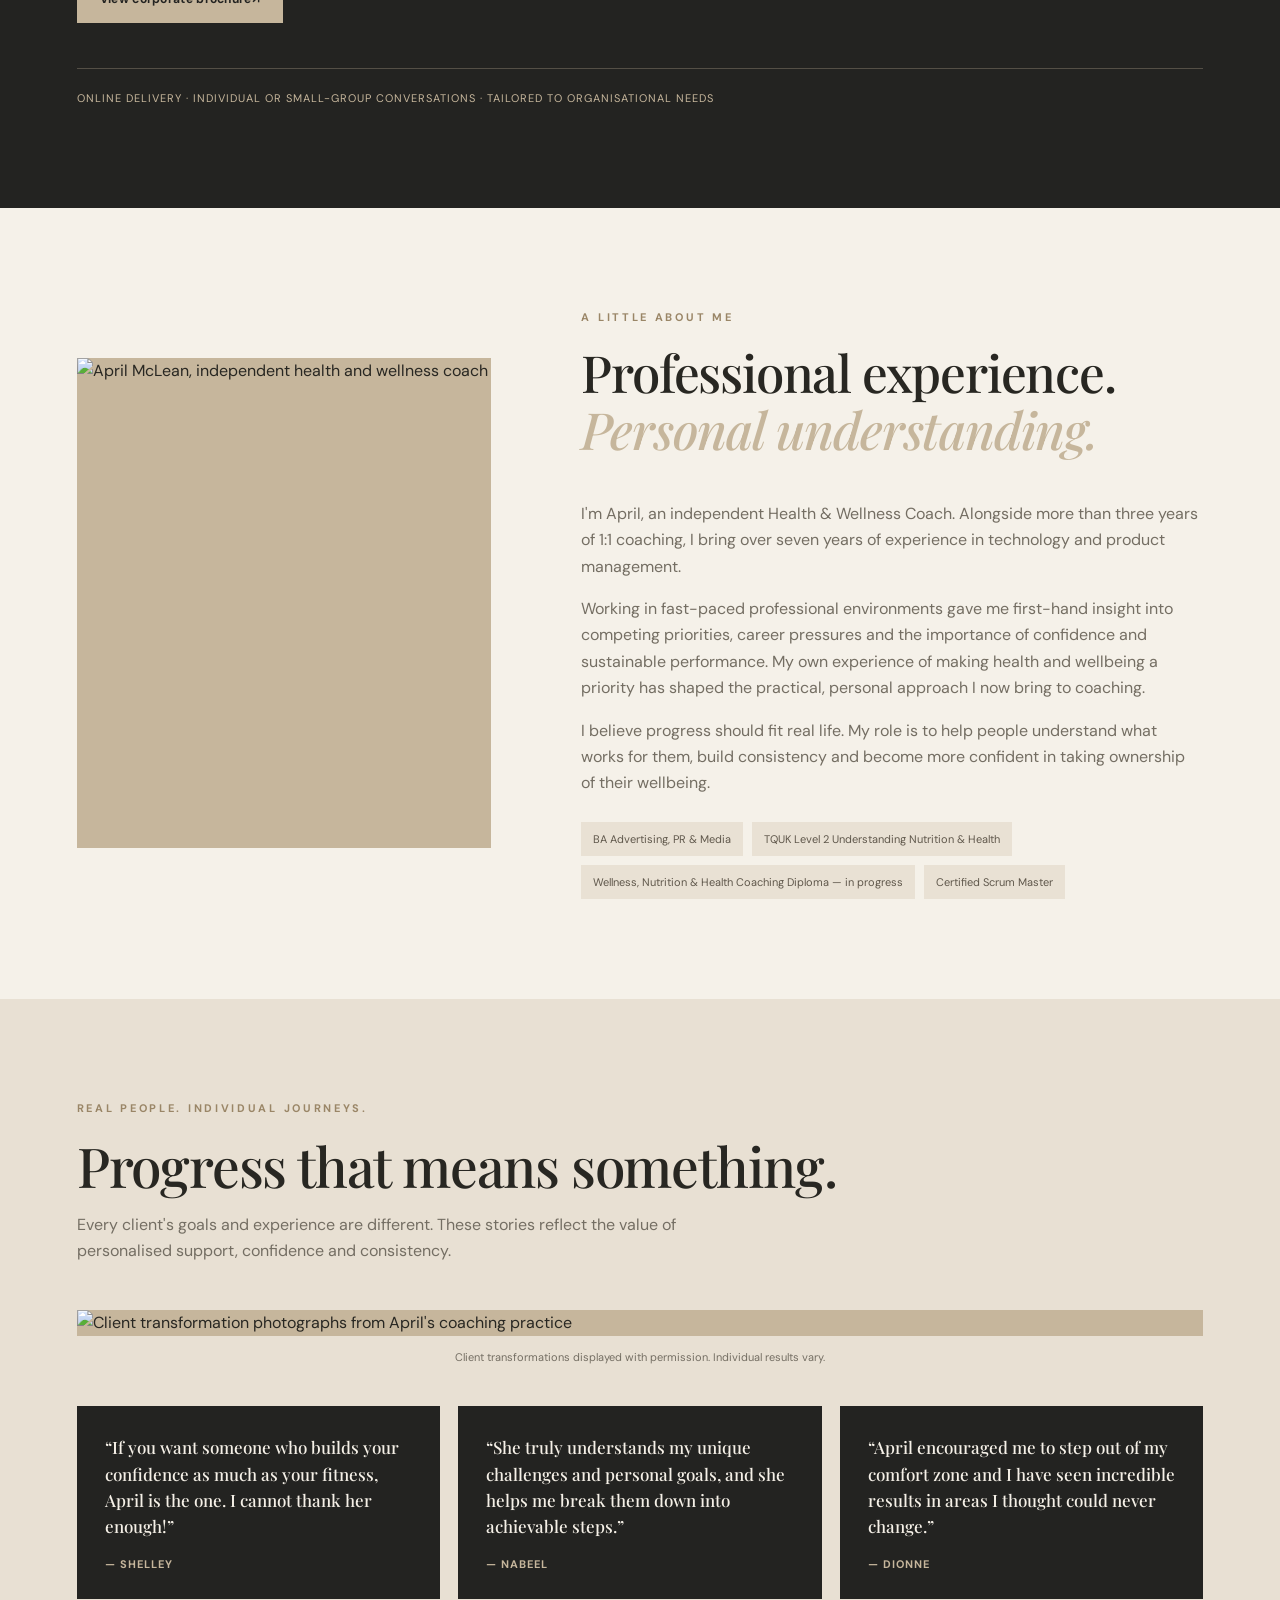
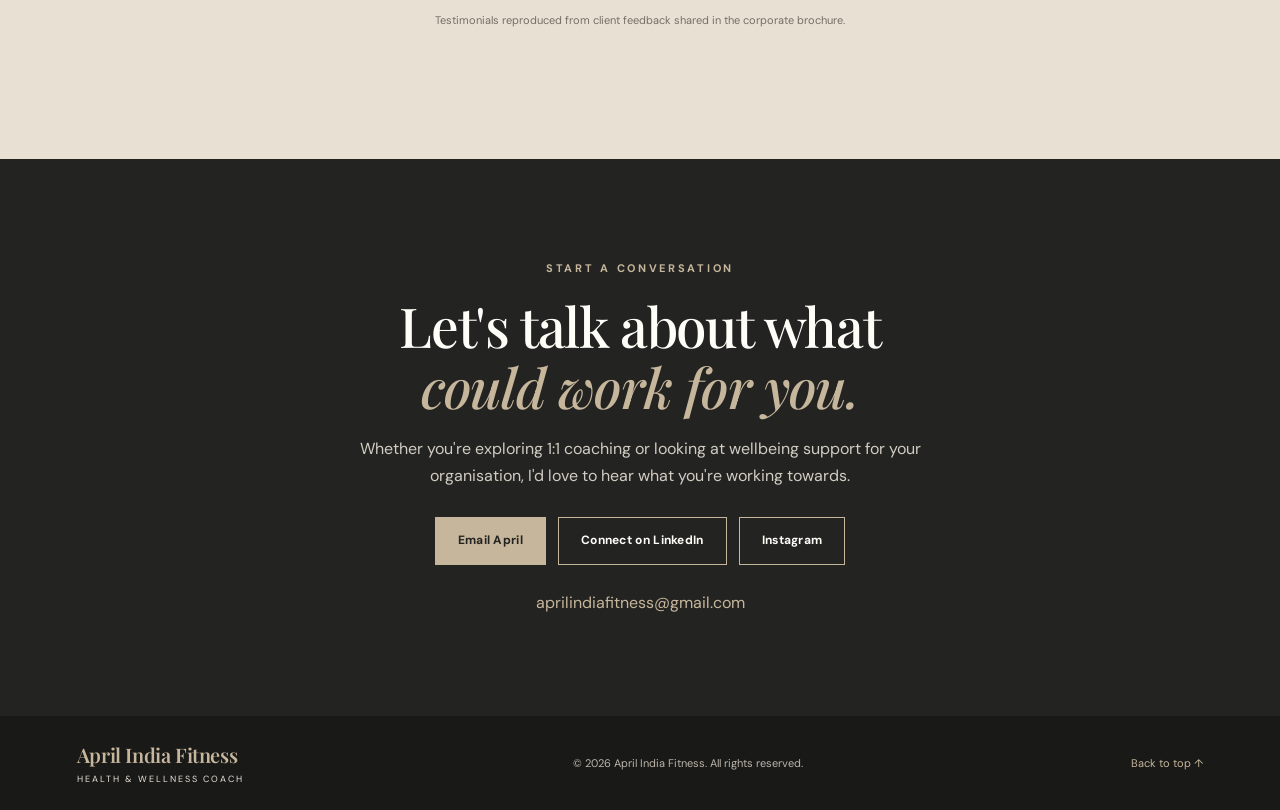
==== commit b001f518: "Add files via upload" ====
--- a/index.html
+++ b/index.html
@@ -1,192 +1,158 @@
 <!doctype html>
-<html lang="en">
+<html lang="en-GB">
 <head>
   <meta charset="utf-8">
   <meta name="viewport" content="width=device-width, initial-scale=1">
-  <title>April McLean | Health, Wellness & Performance Coach</title>
-  <meta name="description" content="April McLean is a Health & Wellness Coach specialising in personalised nutrition, lifestyle, behaviour change and sustainable performance.">
-  <meta name="theme-color" content="#17352d">
-  <meta property="og:title" content="April McLean | Health, Wellness & Performance Coach">
-  <meta property="og:description" content="Personalised coaching for sustainable health, confidence and performance.">
-  <meta property="og:type" content="website">
-  <link rel="stylesheet" href="style.css">
+  <meta name="theme-color" content="#232321">
+  <meta name="description" content="April India Fitness — online health and wellness coaching for individuals, ambitious professionals and organisations. Build confidence physically and become a force professionally.">
+  <title>April India Fitness | Health &amp; Wellness Coach</title>
+  <link rel="preconnect" href="https://fonts.googleapis.com">
+  <link rel="preconnect" href="https://fonts.gstatic.com" crossorigin>
+  <link href="https://fonts.googleapis.com/css2?family=DM+Sans:wght@400;500;600;700&family=Playfair+Display:wght@500;600;700&display=swap" rel="stylesheet">
+  <link rel="stylesheet" href="styles.css">
 </head>
 <body>
-  <header class="nav">
-    <a class="brand" href="#top">APRIL McLEAN<span>HEALTH • WELLNESS • PERFORMANCE</span></a>
-    <button class="menu" aria-label="Open navigation">☰</button>
-    <nav>
-      <a href="#approach">Approach</a>
-      <a href="#results">Results</a>
-      <a href="#about">About</a>
-      <a href="#work">For Organisations</a>
-      <a href="#contact">Contact</a>
+  <header class="site-header">
+    <a class="brand" href="#home" aria-label="April India Fitness home">
+      <span class="brand-name">April India Fitness</span>
+      <span class="brand-tag">HEALTH &amp; WELLNESS COACH</span>
+    </a>
+    <button class="menu-toggle" aria-label="Open navigation" aria-expanded="false">☰</button>
+    <nav class="nav">
+      <a href="#coaching">1:1 Coaching</a>
+      <a href="#corporate">Corporate</a>
+      <a href="#about">About April</a>
+      <a href="#stories">Client stories</a>
+      <a class="nav-cta" href="#contact">Let's talk</a>
     </nav>
   </header>
 
-  <main id="top">
-    <section class="hero">
+  <main>
+    <section class="hero" id="home">
       <div class="hero-copy">
-        <p class="eyebrow">HEALTH & WELLNESS COACHING</p>
-        <h1>Build sustainable habits.<br><em>Feel stronger.</em><br>Perform at your best.</h1>
-        <p class="lead">Personalised coaching across nutrition, activity, behaviour and lifestyle — designed around the person, not a one-size-fits-all plan.</p>
-        <div class="actions">
-          <a class="button" href="mailto:april@formephysique.online?subject=Coaching%20Enquiry">Start a conversation</a>
-          <a class="text-link" href="#results">Explore client results →</a>
+        <p class="eyebrow">ACHIEVING IN FITNESS &amp; AT WORK</p>
+        <h1>Build confidence physically.<br><em>Become a force professionally.</em></h1>
+        <p class="hero-lede">Practical, personalised health and wellness coaching to help you build healthier habits, find your structure and unlock more of your potential.</p>
+        <div class="hero-actions">
+          <a class="button button-dark" href="#coaching">Explore coaching</a>
+          <a class="text-link" href="#corporate">For organisations <span>↗</span></a>
         </div>
-        <div class="proof">
-          <div><strong>3+</strong><span>years coaching</span></div>
-          <div><strong>30+</strong><span>1:1 clients</span></div>
-          <div><strong>80kg+</strong><span>collective client weight loss</span></div>
+        <div class="hero-proof">
+          <div><strong>30+</strong><span>clients coached</span></div>
+          <div><strong>80kg+</strong><span>collective client weight loss / body recomposition*</span></div>
+          <div><strong>Online</strong><span>coaching, wherever you are</span></div>
         </div>
+        <p class="fine-print">*Recorded coaching outcomes. Individual results vary.</p>
       </div>
-      <div class="hero-image">
-        <div class="image-frame"><img src="assets/april-headshot.png" alt="April McLean, Health & Wellness Coach"></div>
-        <div class="floating-card"><span>Nutrition</span><span>Behaviour change</span><span>Performance</span></div>
+      <div class="hero-visual">
+        <div class="portrait-frame"><img src="assets/april-headshot.png" alt="Professional portrait of April McLean"></div>
+        <div class="hero-stamp"><span>YOUR HEALTH.</span><b>YOUR POTENTIAL.</b><span>YOUR NEXT CHAPTER.</span></div>
       </div>
     </section>
 
-    <section class="statement">
-      <p class="eyebrow">MY PHILOSOPHY</p>
-      <h2>Good coaching isn't about asking you to <em>work harder.</em> It's about understanding what you actually need.</h2>
-    </section>
-
-    <section class="section" id="approach">
-      <div class="section-intro">
-        <p class="eyebrow">THE APPROACH</p>
-        <h2>Personalised, practical and built for real life.</h2>
-        <p>I combine nutrition, movement, accountability and behavioural coaching to help clients make changes they can realistically maintain.</p>
-      </div>
-      <div class="cards">
-        <article class="card">
-          <div class="num">01</div>
-          <h3>Understand</h3>
-          <p>We start with your goals, circumstances, habits, preferences and current challenges — not a generic template.</p>
-        </article>
-        <article class="card">
-          <div class="num">02</div>
-          <h3>Build</h3>
-          <p>Together we create a practical roadmap covering nutrition, activity and achievable weekly behaviours.</p>
-        </article>
-        <article class="card">
-          <div class="num">03</div>
-          <h3>Adapt</h3>
-          <p>Progress, feedback and real-life barriers inform the next step. The plan evolves as you do.</p>
-        </article>
-        <article class="card">
-          <div class="num">04</div>
-          <h3>Own it</h3>
-          <p>The goal is greater confidence, independence and understanding — so healthy choices become yours.</p>
-        </article>
+    <section class="intro section-pad">
+      <p class="eyebrow">A MORE PERSONAL APPROACH</p>
+      <h2>Wellbeing is not one-size-fits-all.</h2>
+      <p class="intro-text">Real progress starts with understanding the person: their goals, routines, pressures and starting point. Together, we turn that understanding into practical steps, consistent support and habits that can last.</p>
+      <div class="three-pillars">
+        <article><span class="pillar-no">01</span><h3>Understand</h3><p>Get clear on your goals, lifestyle, current habits and the barriers that matter.</p></article>
+        <article><span class="pillar-no">02</span><h3>Build</h3><p>Create a realistic nutrition and activity approach that fits around everyday life.</p></article>
+        <article><span class="pillar-no">03</span><h3>Sustain</h3><p>Use check-ins, feedback and accountability to learn, adapt and keep moving forward.</p></article>
       </div>
     </section>
 
-    <section class="dark-section" id="results">
-      <div class="section-intro light">
-        <p class="eyebrow">CLIENT CASE STUDIES</p>
-        <h2>Results that go beyond the scales.</h2>
-        <p>Client examples are anonymised and reflect my coaching experience across different ages, goals and circumstances.</p>
+    <section class="coaching section-pad" id="coaching">
+      <div class="section-heading">
+        <p class="eyebrow">FOR INDIVIDUALS</p>
+        <h2>1:1 online coaching</h2>
+        <p>Personalised support for people who want to feel stronger, healthier and more confident — without relying on quick fixes or all-or-nothing routines.</p>
       </div>
-      <div class="case-grid">
-        <article class="case">
-          <span class="tag">60+ • BODY COMPOSITION</span>
-          <h3>Improving body composition without doing more.</h3>
-          <p><strong>The challenge:</strong> A petite client was under-eating and doing high volumes of cardio while trying to reduce body fat.</p>
-          <p><strong>The approach:</strong> Increased food intake, prioritised protein, shifted training towards resistance work and maintained balanced cardio.</p>
-          <p><strong>Outcome:</strong> Reduced body fat and increased muscle mass, while continuing with a sustainable plan.</p>
-          <blockquote>“More effort isn't always the answer. Sometimes the strategy needs to change.”</blockquote>
-        </article>
-        <article class="case">
-          <span class="tag">30s • NUTRITION & BEHAVIOUR</span>
-          <h3>From restrictive dieting to sustainable eating.</h3>
-          <p><strong>The challenge:</strong> A history of restrictive/fad diets, under-eating during the day and binge eating at night.</p>
-          <p><strong>The approach:</strong> Balanced daily nutrition, achievable weekly goals, progressive activity and consistent coaching support.</p>
-          <p><strong>Outcome:</strong> Across two clients with similar restrictive-dieting patterns, more than 25kg of collective weight was lost.</p>
-          <blockquote>“The behaviour behind the goal matters as much as the goal itself.”</blockquote>
-        </article>
-        <article class="case">
-          <span class="tag">30s • COMPLEX CIRCUMSTANCES</span>
-          <h3>Personalised coaching through a complex journey.</h3>
-          <p><strong>The challenge:</strong> A client with significant health and lifestyle considerations alongside low confidence and an inconsistent relationship with food.</p>
-          <p><strong>The approach:</strong> Focused on mindset, consistency, confidence, sustainable eating and appropriate exercise within my coaching scope.</p>
-          <p><strong>Outcome:</strong> 10kg weight loss, improved gym confidence and healthier eating habits.</p>
-          <blockquote>“The person behind the numbers matters.”</blockquote>
-        </article>
-      </div>
-    </section>
-
-    <section class="section about" id="about">
-      <div class="about-image">
-        <img src="assets/april-headshot.png" alt="April McLean">
-      </div>
-      <div class="about-copy">
-        <p class="eyebrow">ABOUT APRIL</p>
-        <h2>Two careers. One focus: helping people perform at their best.</h2>
-        <p>I spent more than six years working in Product Management across technology environments before developing my coaching career. That experience taught me how to work with data, manage competing priorities, communicate clearly and solve complex problems.</p>
-        <p>My own health transformation — including losing more than 12kg — showed me how strongly physical wellbeing can influence confidence, energy and how we show up professionally. I now bring that perspective into coaching.</p>
-        <p>Today I combine structured, analytical thinking with a genuinely human coaching style: listening carefully, challenging constructively and helping clients build sustainable habits rather than chase short-term fixes.</p>
-        <div class="credential">
-          <strong>TQUK Level 2 Certificate in Understanding Nutrition and Health (RQF)</strong>
-          <span>2026 • Diploma in Wellness, Nutrition & Health Coaching in progress</span>
+      <div class="coaching-grid">
+        <div class="poster-wrap"><img src="assets/1-to-1-coaching-poster.png" alt="April India Fitness 1:1 coaching poster showing coaching services and client transformations"></div>
+        <div class="service-content">
+          <h3>Coaching shaped around you.</h3>
+          <p>Whether you're working towards fat loss, body recomposition, weight management or a healthier routine around a busy lifestyle, your plan starts with your individual needs.</p>
+          <ul class="check-list">
+            <li>Personalised nutrition and activity guidance</li>
+            <li>Weekly check-ins, feedback and goal setting</li>
+            <li>Plan updates as your needs and progress change</li>
+            <li>App-based tracking and ongoing messaging support</li>
+            <li>Behaviour change, mindset and habit-building support</li>
+          </ul>
+          <a class="button button-dark" href="mailto:aprilindiafitness@gmail.com?subject=1%3A1%20coaching%20enquiry">Enquire about 1:1 coaching</a>
+          <p class="small-note">Coaching provides lifestyle and behaviour-change support; it is not a substitute for medical advice, diagnosis or treatment.</p>
         </div>
       </div>
     </section>
 
-    <section class="section services">
-      <div class="section-intro">
-        <p class="eyebrow">COACHING AREAS</p>
-        <h2>Where I can support you.</h2>
+    <section class="corporate section-pad" id="corporate">
+      <div class="corporate-copy">
+        <p class="eyebrow">FOR BUSINESSES &amp; TEAMS</p>
+        <h2>Healthier habits.<br><em>Stronger people at work.</em></h2>
+        <p>Support your people with accessible online coaching that connects personal wellbeing, confidence and sustainable performance.</p>
+        <p>Drawing on experience in health and wellness coaching alongside seven years in technology and product management, April understands the demands of busy professional environments: competing priorities, high expectations and the need for sustainable ways of working.</p>
+        <a class="button button-light" href="assets/April-McLean-Corporate-Brochure.pdf" target="_blank" rel="noopener">View corporate brochure <span>↗</span></a>
       </div>
-      <div class="service-list">
-        <div><strong>01</strong><h3>Nutrition & weight management</h3><p>Practical nutrition strategies tailored to goals, preferences, lifestyle and progress.</p></div>
-        <div><strong>02</strong><h3>Behaviour & habit change</h3><p>Identify patterns, remove friction and build routines that can survive real life.</p></div>
-        <div><strong>03</strong><h3>Health & lifestyle</h3><p>Bring nutrition, activity, confidence and wellbeing together rather than treating them in isolation.</p></div>
-        <div><strong>04</strong><h3>Professional performance</h3><p>For ambitious professionals who want sustainable habits that support energy, confidence and performance.</p></div>
+      <div class="corporate-topics">
+        <div><span>01</span><b>Personal effectiveness</b><small>Goals, structure, habits and accountability</small></div>
+        <div><span>02</span><b>Sustainable performance</b><small>Work-life boundaries, energy and daily routines</small></div>
+        <div><span>03</span><b>Personal wellbeing</b><small>Nutrition, movement and individual health habits</small></div>
+        <div><span>04</span><b>Confidence &amp; self-management</b><small>Consistency, ownership and personal development</small></div>
+      </div>
+      <div class="corporate-footer">Online delivery · Individual or small-group conversations · Tailored to organisational needs</div>
+    </section>
+
+    <section class="about section-pad" id="about">
+      <div class="about-image"><img src="assets/april-headshot.png" alt="April McLean, independent health and wellness coach"></div>
+      <div class="about-copy">
+        <p class="eyebrow">A LITTLE ABOUT ME</p>
+        <h2>Professional experience.<br><em>Personal understanding.</em></h2>
+        <p>I'm April, an independent Health &amp; Wellness Coach. Alongside more than three years of 1:1 coaching, I bring over seven years of experience in technology and product management.</p>
+        <p>Working in fast-paced professional environments gave me first-hand insight into competing priorities, career pressures and the importance of confidence and sustainable performance. My own experience of making health and wellbeing a priority has shaped the practical, personal approach I now bring to coaching.</p>
+        <p>I believe progress should fit real life. My role is to help people understand what works for them, build consistency and become more confident in taking ownership of their wellbeing.</p>
+        <div class="credentials">
+          <span>BA Advertising, PR &amp; Media</span>
+          <span>TQUK Level 2 Understanding Nutrition &amp; Health</span>
+          <span>Wellness, Nutrition &amp; Health Coaching Diploma — in progress</span>
+          <span>Certified Scrum Master</span>
+        </div>
       </div>
     </section>
 
-    <section class="work" id="work">
-      <div class="work-copy">
-        <p class="eyebrow">FOR ORGANISATIONS</p>
-        <h2>Wellbeing that supports people — and performance.</h2>
-        <p>I also provide remote wellness coaching designed to help organisations support employee wellbeing through practical nutrition, activity, accountability and sustainable habits.</p>
-        <p>The model is built around personalised plans, regular check-ins, progress tracking and independent ownership — making support accessible within busy professional lives.</p>
-        <a class="button light-button" href="mailto:aprilindiafitness@gmail.com?subject=Corporate%20Wellness%20Enquiry">Discuss corporate coaching</a>
+    <section class="stories section-pad" id="stories">
+      <div class="section-heading">
+        <p class="eyebrow">REAL PEOPLE. INDIVIDUAL JOURNEYS.</p>
+        <h2>Progress that means something.</h2>
+        <p>Every client's goals and experience are different. These stories reflect the value of personalised support, confidence and consistency.</p>
       </div>
-      <div class="work-points">
-        <div><span>01</span><strong>Personalised</strong><p>Plans shaped around individual needs and goals.</p></div>
-        <div><span>02</span><strong>Accountable</strong><p>Regular check-ins and feedback keep progress moving.</p></div>
-        <div><span>03</span><strong>Remote</strong><p>Flexible support that fits modern working lives.</p></div>
+      <img class="transformations" src="assets/client-transformations.jpg" alt="Client transformation photographs from April's coaching practice">
+      <p class="image-caption">Client transformations displayed with permission. Individual results vary.</p>
+      <div class="testimonial-grid">
+        <blockquote>“If you want someone who builds your confidence as much as your fitness, April is the one. I cannot thank her enough!”<cite>— Shelley</cite></blockquote>
+        <blockquote>“She truly understands my unique challenges and personal goals, and she helps me break them down into achievable steps.”<cite>— Nabeel</cite></blockquote>
+        <blockquote>“April encouraged me to step out of my comfort zone and I have seen incredible results in areas I thought could never change.”<cite>— Dionne</cite></blockquote>
       </div>
+      <p class="image-caption">Testimonials reproduced from client feedback shared in the corporate brochure.</p>
     </section>
 
-    <section class="testimonial">
-      <p class="eyebrow">WHAT CLIENTS SAY</p>
-      <blockquote>“April changed my gym confidence and the way I think about food.”</blockquote>
-      <p class="small">— Client feedback</p>
-      <blockquote>“The individualised understanding and achievable steps made the difference.”</blockquote>
-      <p class="small">— Client feedback</p>
-    </section>
-
-    <section class="cta" id="contact">
-      <p class="eyebrow">LET'S TALK</p>
-      <h2>Ready to make health part of your performance strategy?</h2>
-      <p>Whether you're looking for 1:1 coaching or exploring wellness support for a professional team, I'd love to hear what you're working towards.</p>
-      <a class="button" href="mailto:aprilindiafitness@gmail.com?subject=Coaching%20Enquiry">aprilindiafitness@gmail.com</a>
-      <div class="social"><a href="https://www.linkedin.com/in/aprilmclean/" target="_blank" rel="noopener">LinkedIn</a><a href="https://www.instagram.com/aprilindiafitness/" target="_blank" rel="noopener">Instagram</a><a href="https://www.formephysique.online/" target="_blank" rel="noopener">FormePhysique</a></div>
+    <section class="contact section-pad" id="contact">
+      <p class="eyebrow">START A CONVERSATION</p>
+      <h2>Let's talk about what<br><em>could work for you.</em></h2>
+      <p>Whether you're exploring 1:1 coaching or looking at wellbeing support for your organisation, I'd love to hear what you're working towards.</p>
+      <div class="contact-actions">
+        <a class="button button-light" href="mailto:aprilindiafitness@gmail.com?subject=Coaching%20enquiry">Email April</a>
+        <a class="button button-outline-light" href="https://www.linkedin.com/in/aprilmclean/" target="_blank" rel="noopener">Connect on LinkedIn</a>
+        <a class="button button-outline-light" href="https://www.instagram.com/aprilindiafitness/" target="_blank" rel="noopener">Instagram</a>
+      </div>
+      <a class="email-address" href="mailto:aprilindiafitness@gmail.com">aprilindiafitness@gmail.com</a>
     </section>
   </main>
 
-  <footer>
-    <span>© 2026 April McLean</span>
-    <span>Health • Wellness • Nutrition • Performance</span>
+  <footer class="footer">
+    <a class="brand brand-footer" href="#home"><span class="brand-name">April India Fitness</span><span class="brand-tag">HEALTH &amp; WELLNESS COACH</span></a>
+    <p>© <span id="year"></span> April India Fitness. All rights reserved.</p>
+    <a href="#home">Back to top ↑</a>
   </footer>
-
-  <script>
-    const menu = document.querySelector('.menu');
-    const nav = document.querySelector('.nav nav');
-    menu.addEventListener('click', () => nav.classList.toggle('open'));
-    document.querySelectorAll('.nav nav a').forEach(a => a.addEventListener('click', () => nav.classList.remove('open')));
-  </script>
+  <script src="script.js"></script>
 </body>
 </html>
--- a/styles.css
+++ b/styles.css
@@ -0,0 +1,139 @@
+ :root {
+  --sand: #C6B69C;
+  --sand-light: #e3d8c6;
+  --charcoal: #232321;
+  --ink: #282722;
+  --paper: #f5f1e9;
+  --white: #fffdf8;
+  --muted: #746e63;
+  --serif: "Playfair Display", Georgia, serif;
+  --sans: "DM Sans", Arial, sans-serif;
+}
+* { box-sizing: border-box; }
+html { scroll-behavior: smooth; }
+body { margin: 0; background: var(--paper); color: var(--ink); font-family: var(--sans); line-height: 1.65; }
+a { color: inherit; }
+.site-header { position: sticky; top: 0; z-index: 20; display: flex; align-items: center; justify-content: space-between; padding: 17px clamp(22px, 5vw, 76px); background: rgba(35,35,33,.97); color: var(--white); border-bottom: 1px solid rgba(198,182,156,.3); }
+.brand { display: flex; flex-direction: column; text-decoration: none; line-height: 1.15; }
+.brand-name { font: 600 25px var(--serif); color: var(--sand); letter-spacing: -.4px; }
+.brand-tag { margin-top: 6px; font-size: 9px; letter-spacing: 2px; color: #e9e1d5; }
+.nav { display: flex; align-items: center; gap: clamp(15px, 2.3vw, 34px); }
+.nav a { color: #f6f1e8; text-decoration: none; font-size: 13px; font-weight: 600; }
+.nav a:hover, .text-link:hover { color: var(--sand); }
+.nav .nav-cta { padding: 10px 18px; color: var(--charcoal); background: var(--sand); border-radius: 2px; }
+.menu-toggle { display: none; background: transparent; color: white; border: 0; font-size: 26px; }
+.hero { display: grid; grid-template-columns: 1.12fr .88fr; min-height: 690px; background: var(--charcoal); color: var(--white); overflow: hidden; }
+.hero-copy { padding: clamp(55px, 8vw, 118px) 5vw clamp(50px, 7vw, 90px) max(6vw, calc((100vw - 1240px)/2)); align-self: center; }
+.eyebrow { margin: 0 0 18px; color: #9a8667; font-size: 11px; font-weight: 700; letter-spacing: 2.7px; }
+.hero .eyebrow { color: var(--sand); }
+h1, h2, h3, p { margin-top: 0; }
+h1, h2 { font-family: var(--serif); font-weight: 500; letter-spacing: -1.2px; line-height: 1.12; }
+h1 { max-width: 720px; margin-bottom: 25px; font-size: clamp(43px, 5.2vw, 72px); }
+h1 em, h2 em { color: var(--sand); font-weight: 500; }
+.hero-lede { max-width: 560px; color: #d5d0c7; font-size: 17px; }
+.hero-actions { display: flex; align-items: center; flex-wrap: wrap; gap: 25px; margin: 32px 0 45px; }
+.button { display: inline-flex; align-items: center; justify-content: center; min-height: 48px; padding: 13px 22px; border: 1px solid transparent; text-decoration: none; font-size: 12px; font-weight: 700; letter-spacing: .3px; transition: .2s ease; }
+.button:hover { transform: translateY(-2px); }
+.button-dark { background: var(--sand); color: var(--charcoal); }
+.button-light { background: var(--sand); color: var(--charcoal); }
+.button-outline-light { border-color: var(--sand); color: var(--white); }
+.text-link { color: var(--white); text-decoration: none; font-size: 13px; font-weight: 600; }
+.hero-proof { display: flex; flex-wrap: wrap; gap: 27px; padding-top: 25px; border-top: 1px solid rgba(198,182,156,.35); }
+.hero-proof div { display: flex; flex-direction: column; max-width: 160px; }
+.hero-proof strong { color: var(--sand); font: 600 25px var(--serif); }
+.hero-proof span, .fine-print { color: #c7c2b8; font-size: 11px; line-height: 1.4; }
+.fine-print { margin: 12px 0 0; }
+.hero-visual { position: relative; min-height: 620px; display: flex; align-items: center; justify-content: center; padding: 50px 8vw 50px 20px; background: radial-gradient(circle at 55% 35%, #5c554b 0, #343431 48%, #232321 78%); }
+.portrait-frame { width: min(390px, 75%); height: 510px; overflow: hidden; border: 1px solid rgba(198,182,156,.65); box-shadow: 24px 24px 0 rgba(198,182,156,.13); }
+.portrait-frame img { width: 100%; height: 100%; object-fit: cover; object-position: center 25%; }
+.hero-stamp { position: absolute; bottom: 80px; left: 5%; display: flex; flex-direction: column; gap: 3px; padding: 17px 22px; background: var(--sand); color: var(--charcoal); font-size: 9px; letter-spacing: 1.7px; }
+.hero-stamp b { font: 600 18px var(--serif); letter-spacing: .2px; }
+.section-pad { padding: 100px max(6vw, calc((100vw - 1180px)/2)); }
+.intro { text-align: center; }
+.intro h2, .section-heading h2, .contact h2 { font-size: clamp(37px, 4.3vw, 57px); }
+.intro-text { max-width: 720px; margin: 0 auto; color: var(--muted); font-size: 16px; }
+.three-pillars { display: grid; grid-template-columns: repeat(3, 1fr); gap: 22px; margin-top: 55px; text-align: left; }
+.three-pillars article { padding: 28px; border-top: 2px solid var(--sand); background: #eee8dc; }
+.pillar-no { color: #9b8768; font-size: 11px; letter-spacing: 2px; }
+.three-pillars h3 { margin: 12px 0 8px; font: 600 25px var(--serif); }
+.three-pillars p { margin: 0; color: var(--muted); font-size: 14px; }
+.coaching { background: #e8e0d3; }
+.section-heading { max-width: 760px; margin-bottom: 45px; }
+.section-heading h2 { margin-bottom: 15px; }
+.section-heading > p:last-child { max-width: 660px; color: var(--muted); }
+.coaching-grid { display: grid; grid-template-columns: .92fr 1.08fr; align-items: center; gap: clamp(35px, 6vw, 80px); }
+.poster-wrap { padding: 12px; background: var(--sand); box-shadow: 15px 15px 0 rgba(35,35,33,.08); }
+.poster-wrap img { display: block; width: 100%; height: auto; }
+.service-content h3 { font: 600 31px var(--serif); }
+.service-content p { color: var(--muted); }
+.check-list { list-style: none; padding: 0; margin: 24px 0 30px; }
+.check-list li { position: relative; padding: 10px 0 10px 27px; border-bottom: 1px solid rgba(35,35,33,.12); font-size: 14px; }
+.check-list li:before { content: "✓"; position: absolute; left: 0; color: #887554; font-weight: 700; }
+.small-note { margin-top: 16px; font-size: 11px; }
+.corporate { display: grid; grid-template-columns: 1fr 1fr; gap: 45px 9%; align-items: center; background: var(--charcoal); color: var(--white); }
+.corporate .eyebrow { color: var(--sand); }
+.corporate h2 { font-size: clamp(40px, 4.4vw, 58px); }
+.corporate-copy > p:not(.eyebrow) { max-width: 590px; color: #d2cdc3; }
+.corporate-copy .button { margin-top: 15px; }
+.corporate-topics { display: grid; gap: 0; border-top: 1px solid rgba(198,182,156,.5); }
+.corporate-topics div { display: grid; grid-template-columns: 38px 1fr; gap: 0 14px; padding: 19px 0; border-bottom: 1px solid rgba(198,182,156,.35); }
+.corporate-topics span { grid-row: span 2; color: var(--sand); font: 500 20px var(--serif); }
+.corporate-topics b { font: 600 19px var(--serif); }
+.corporate-topics small { color: #c7c2b8; font-size: 12px; }
+.corporate-footer { grid-column: 1 / -1; padding-top: 20px; border-top: 1px solid rgba(198,182,156,.3); color: var(--sand); font-size: 11px; letter-spacing: 1px; text-transform: uppercase; }
+.about { display: grid; grid-template-columns: .8fr 1.2fr; gap: 8%; align-items: center; }
+.about-image { height: 490px; overflow: hidden; background: var(--sand); }
+.about-image img { width: 100%; height: 100%; object-fit: cover; object-position: center 25%; }
+.about-copy h2 { font-size: clamp(37px, 4vw, 54px); }
+.about-copy > p:not(.eyebrow) { color: var(--muted); }
+.credentials { display: flex; flex-wrap: wrap; gap: 9px; margin-top: 25px; }
+.credentials span { padding: 8px 12px; background: #e9e1d4; color: #5f574b; font-size: 11px; }
+.stories { background: #e8e0d3; }
+.transformations { display: block; width: 100%; max-height: 650px; object-fit: contain; background: var(--sand); }
+.image-caption { margin: 12px 0 30px; color: var(--muted); text-align: center; font-size: 11px; }
+.testimonial-grid { display: grid; grid-template-columns: repeat(3, 1fr); gap: 18px; margin-top: 40px; }
+blockquote { margin: 0; padding: 28px; background: var(--charcoal); color: #f5f0e7; font: 500 17px/1.55 var(--serif); }
+blockquote cite { display: block; margin-top: 17px; color: var(--sand); font: 700 11px var(--sans); letter-spacing: 1px; text-transform: uppercase; }
+.contact { text-align: center; background: var(--charcoal); color: var(--white); }
+.contact .eyebrow { color: var(--sand); }
+.contact h2 { margin-bottom: 18px; }
+.contact > p:not(.eyebrow) { max-width: 590px; margin: 0 auto 28px; color: #d2cdc3; }
+.contact-actions { display: flex; justify-content: center; flex-wrap: wrap; gap: 12px; }
+.email-address { display: inline-block; margin-top: 25px; color: var(--sand); text-decoration: none; }
+.footer { display: flex; align-items: center; justify-content: space-between; gap: 20px; padding: 25px max(6vw, calc((100vw - 1180px)/2)); background: #191918; color: #bcb6aa; font-size: 11px; }
+.footer p { margin: 0; }
+.footer > a:last-child { color: var(--sand); text-decoration: none; }
+.brand-footer .brand-name { font-size: 20px; }
+@media (max-width: 900px) {
+  .nav { gap: 13px; }
+  .nav a { font-size: 11px; }
+  .hero { grid-template-columns: 1fr .75fr; }
+  .hero-visual { padding-right: 25px; }
+  .portrait-frame { height: 430px; width: 90%; }
+  .hero-stamp { left: 0; bottom: 60px; }
+  .section-pad { padding-top: 75px; padding-bottom: 75px; }
+}
+@media (max-width: 700px) {
+  .site-header { padding: 15px 20px; }
+  .brand-name { font-size: 21px; }
+  .menu-toggle { display: block; }
+  .nav { display: none; position: absolute; top: 100%; left: 0; right: 0; padding: 18px 22px 24px; flex-direction: column; align-items: stretch; background: var(--charcoal); border-top: 1px solid rgba(198,182,156,.25); }
+  .nav.open { display: flex; }
+  .nav a { padding: 8px 0; font-size: 14px; }
+  .nav .nav-cta { padding: 11px 15px; text-align: center; }
+  .hero { grid-template-columns: 1fr; }
+  .hero-copy { padding: 65px 25px 45px; }
+  .hero-visual { min-height: 500px; padding: 35px 20px 75px; }
+  .portrait-frame { width: min(340px, 78%); height: 420px; }
+  .hero-stamp { left: 5%; bottom: 35px; }
+  .section-pad { padding: 70px 23px; }
+  .three-pillars, .coaching-grid, .corporate, .about, .testimonial-grid { grid-template-columns: 1fr; }
+  .three-pillars { gap: 12px; margin-top: 35px; }
+  .coaching-grid { gap: 35px; }
+  .poster-wrap { max-width: 520px; margin: auto; }
+  .corporate { gap: 35px; }
+  .corporate-footer { grid-column: auto; line-height: 1.7; }
+  .about { gap: 35px; }
+  .about-image { height: 410px; max-width: 430px; }
+  .footer { flex-direction: column; text-align: center; }
+}
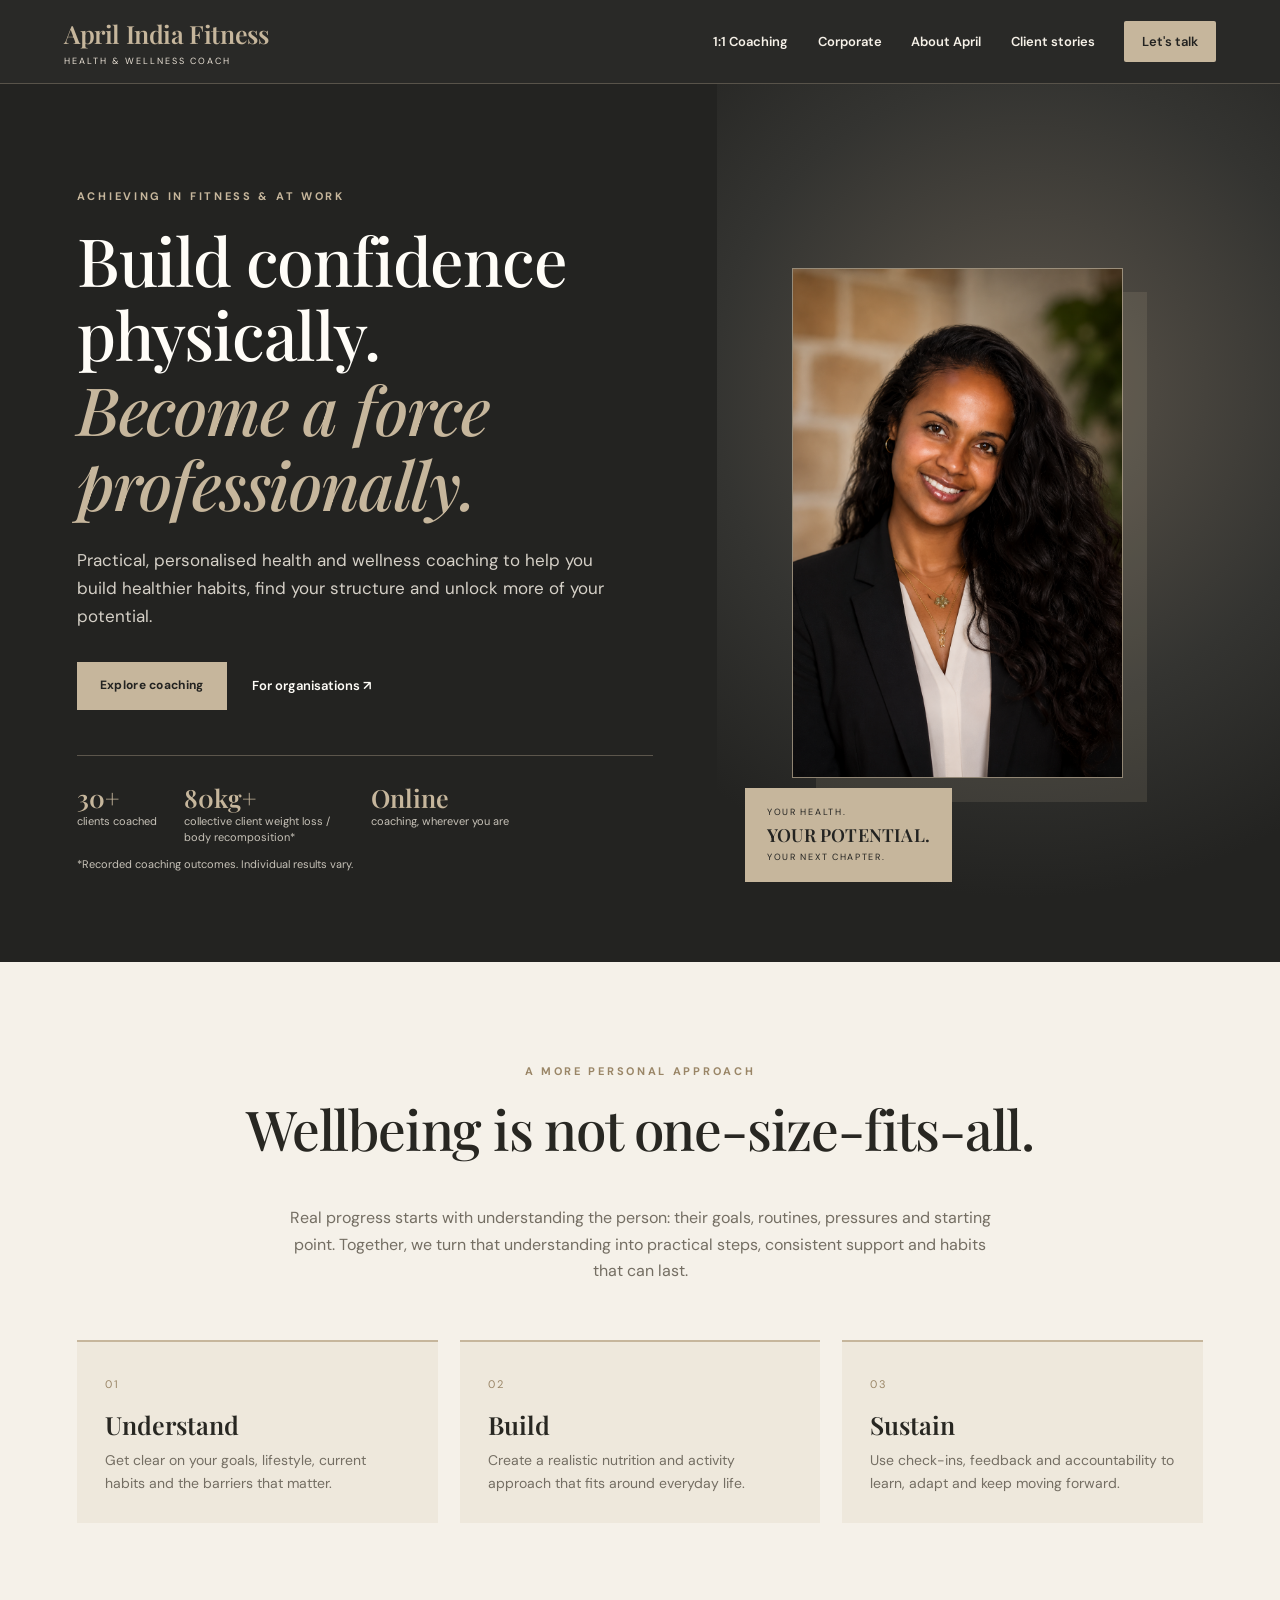
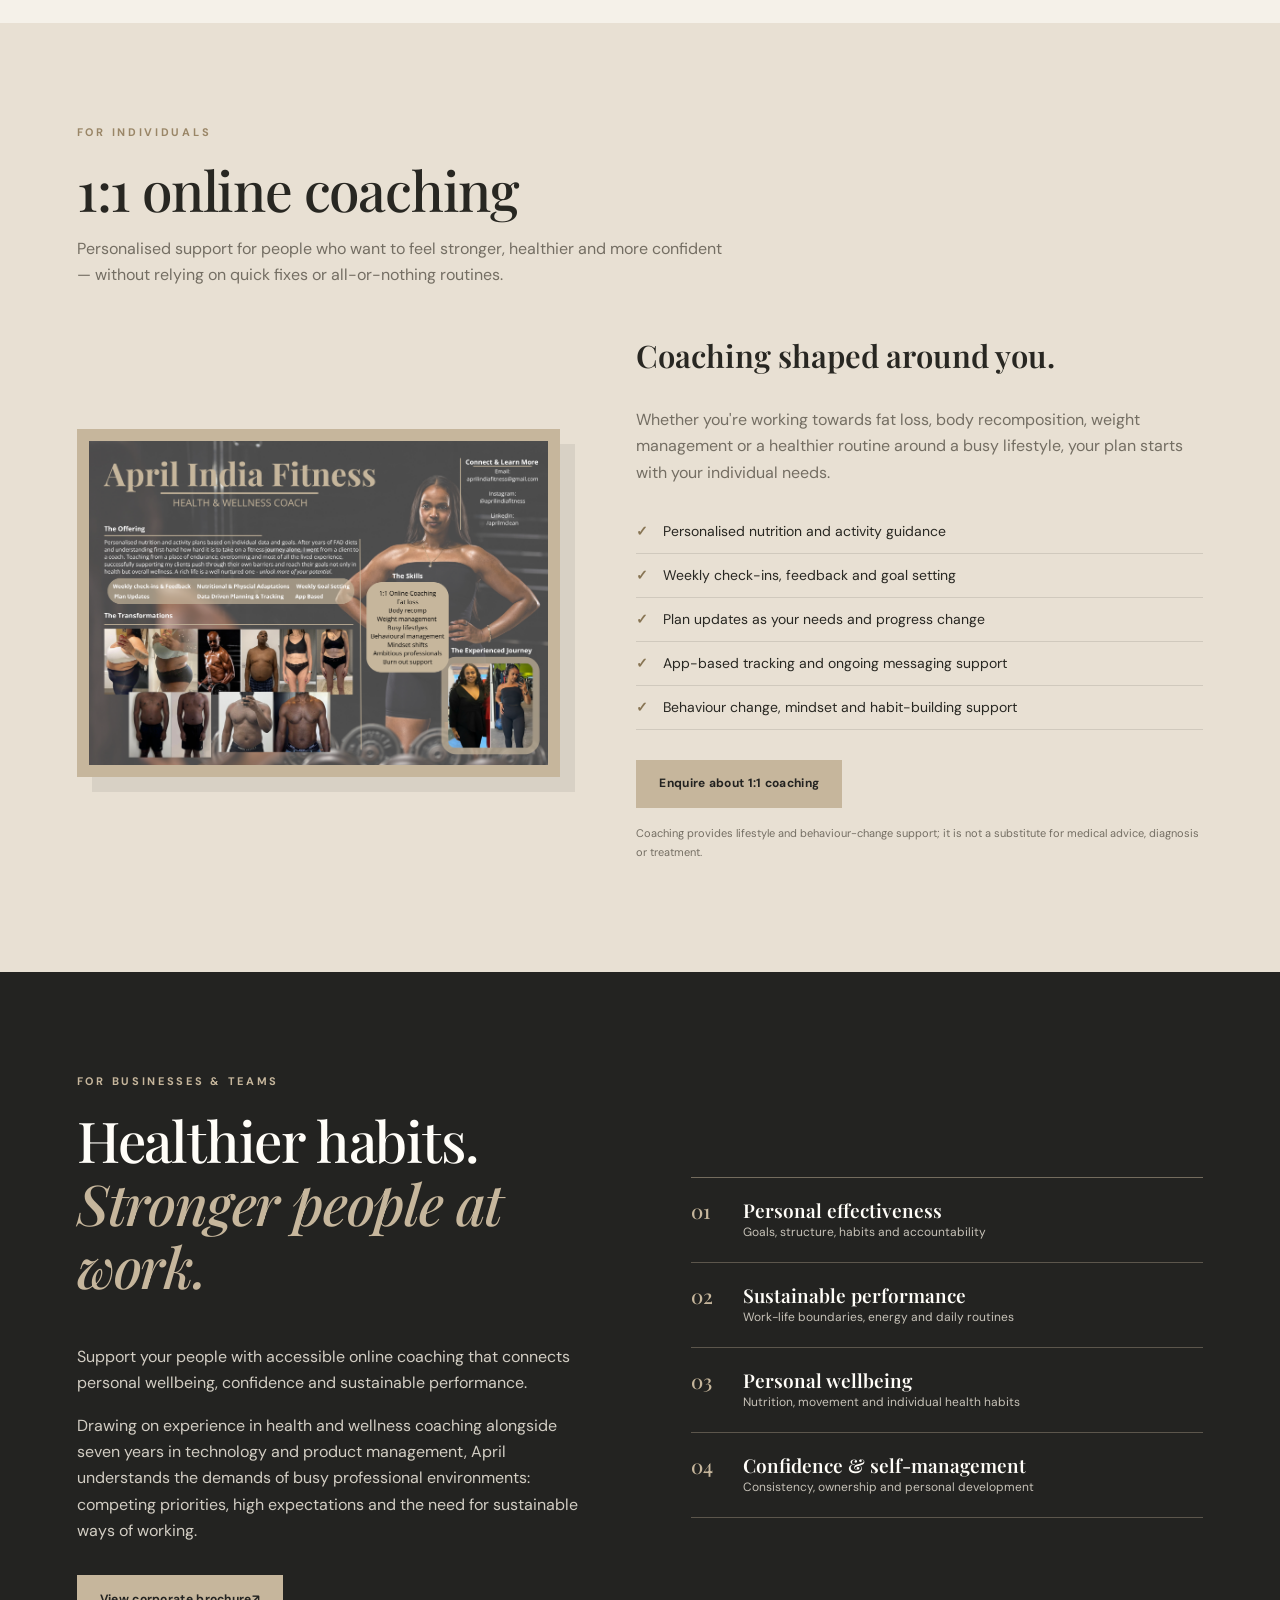
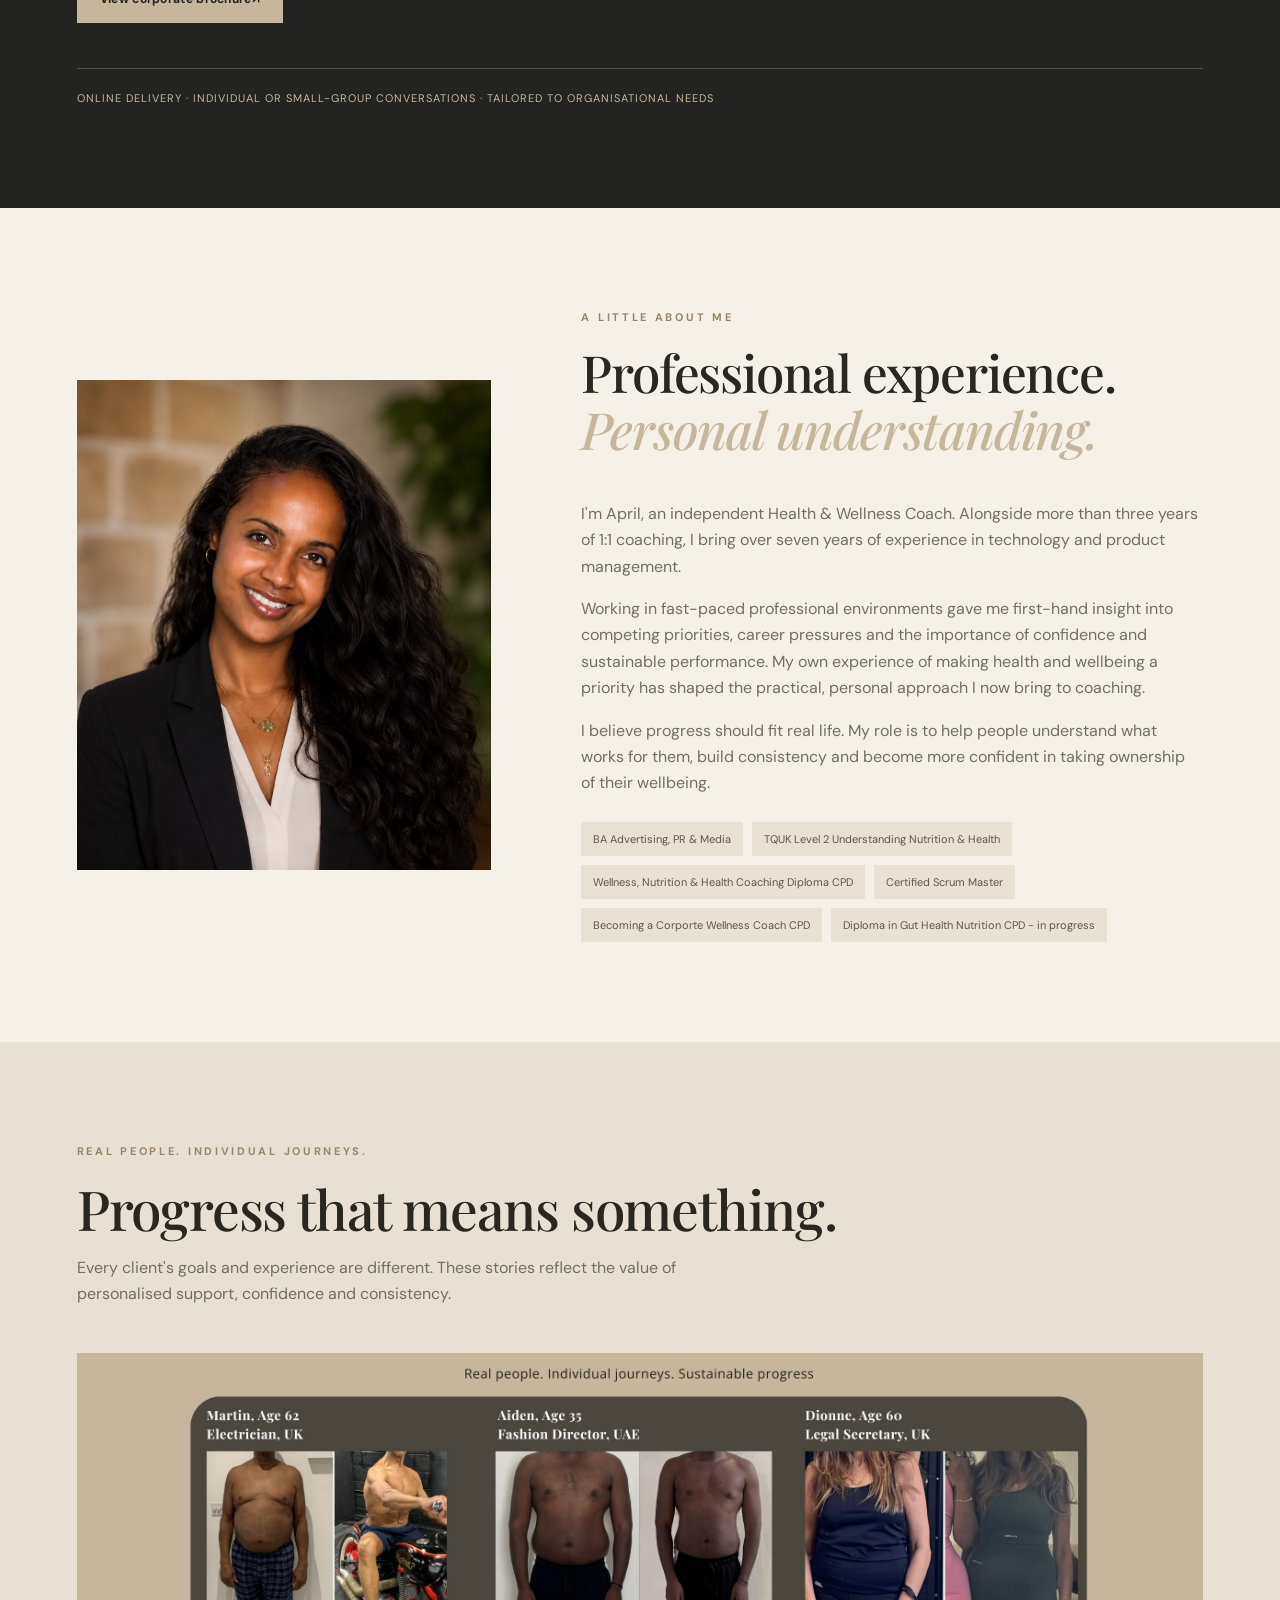
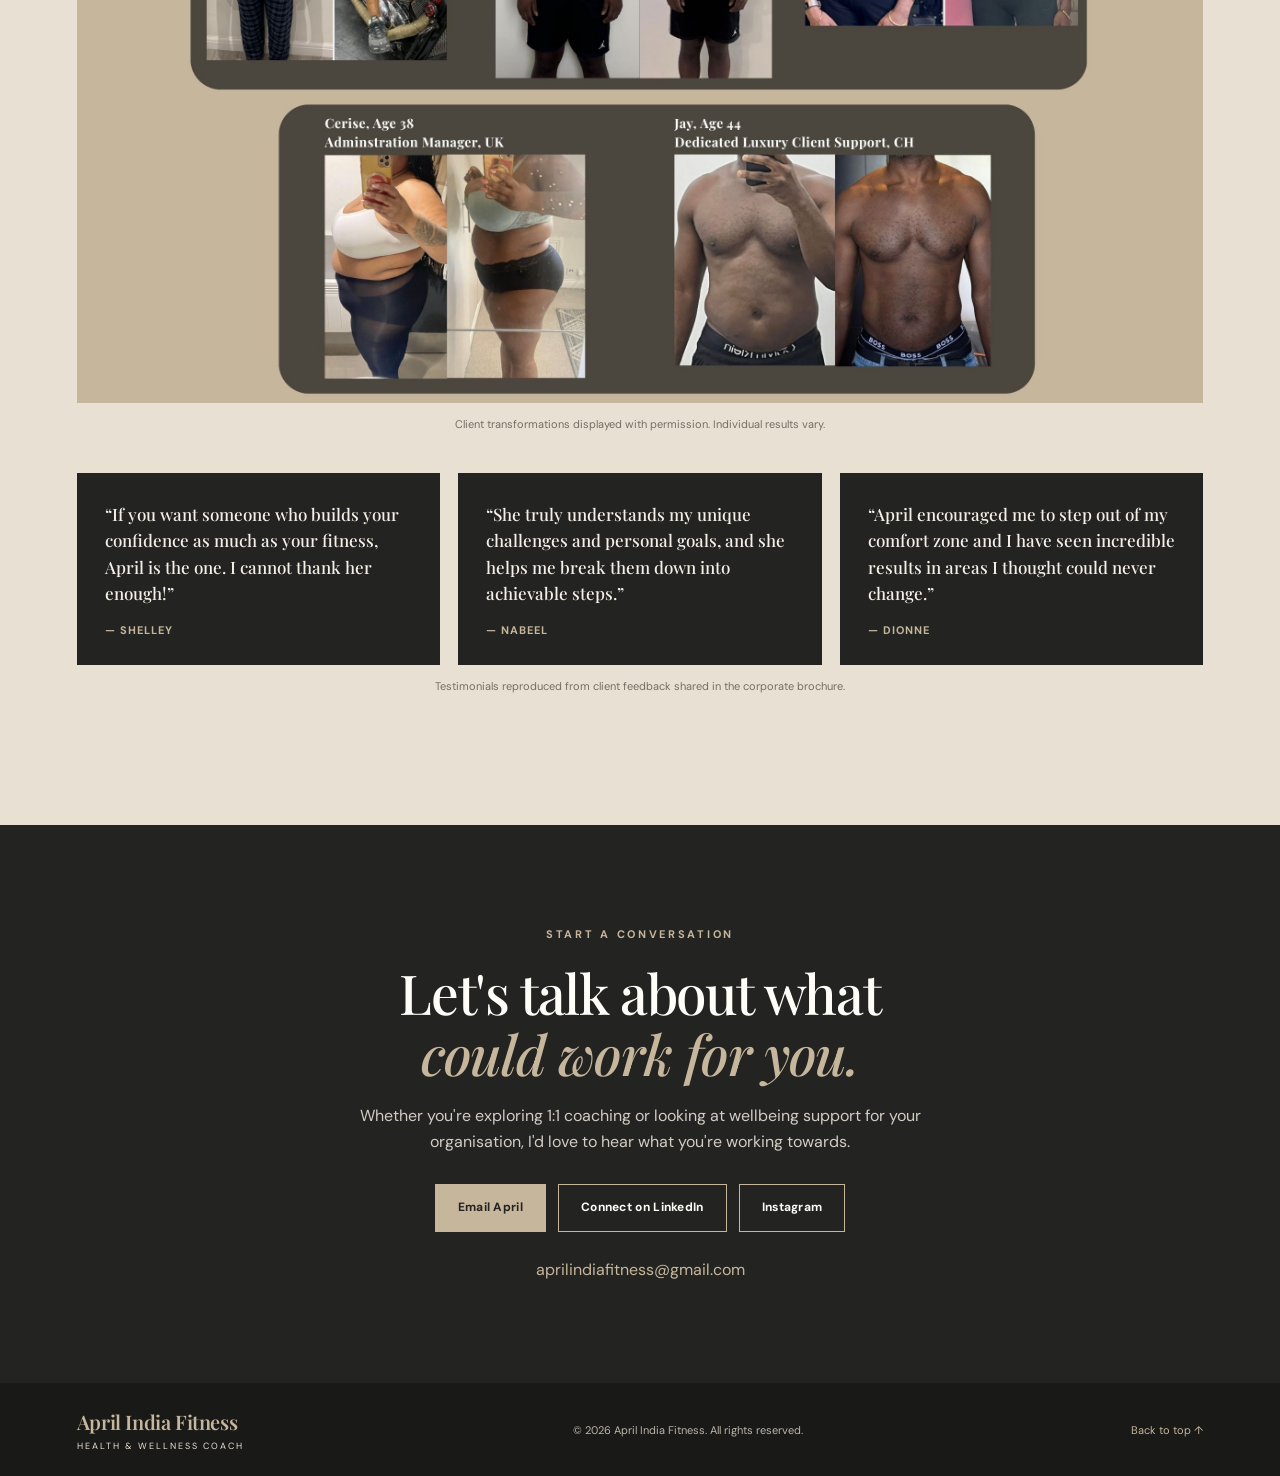
==== commit 453adf16: "Revise credentials in index.html Updated credentials to reflect completed and ongoing courses." ====
--- a/index.html
+++ b/index.html
@@ -113,8 +113,10 @@
         <div class="credentials">
           <span>BA Advertising, PR &amp; Media</span>
           <span>TQUK Level 2 Understanding Nutrition &amp; Health</span>
-          <span>Wellness, Nutrition &amp; Health Coaching Diploma — in progress</span>
+          <span>Wellness, Nutrition &amp; Health Coaching Diploma CPD</span>
           <span>Certified Scrum Master</span>
+          <span>Becoming a Corporte Wellness Coach CPD</span>
+          <span>Diploma in Gut Health Nutrition CPD - in progress</span>
         </div>
       </div>
     </section>
